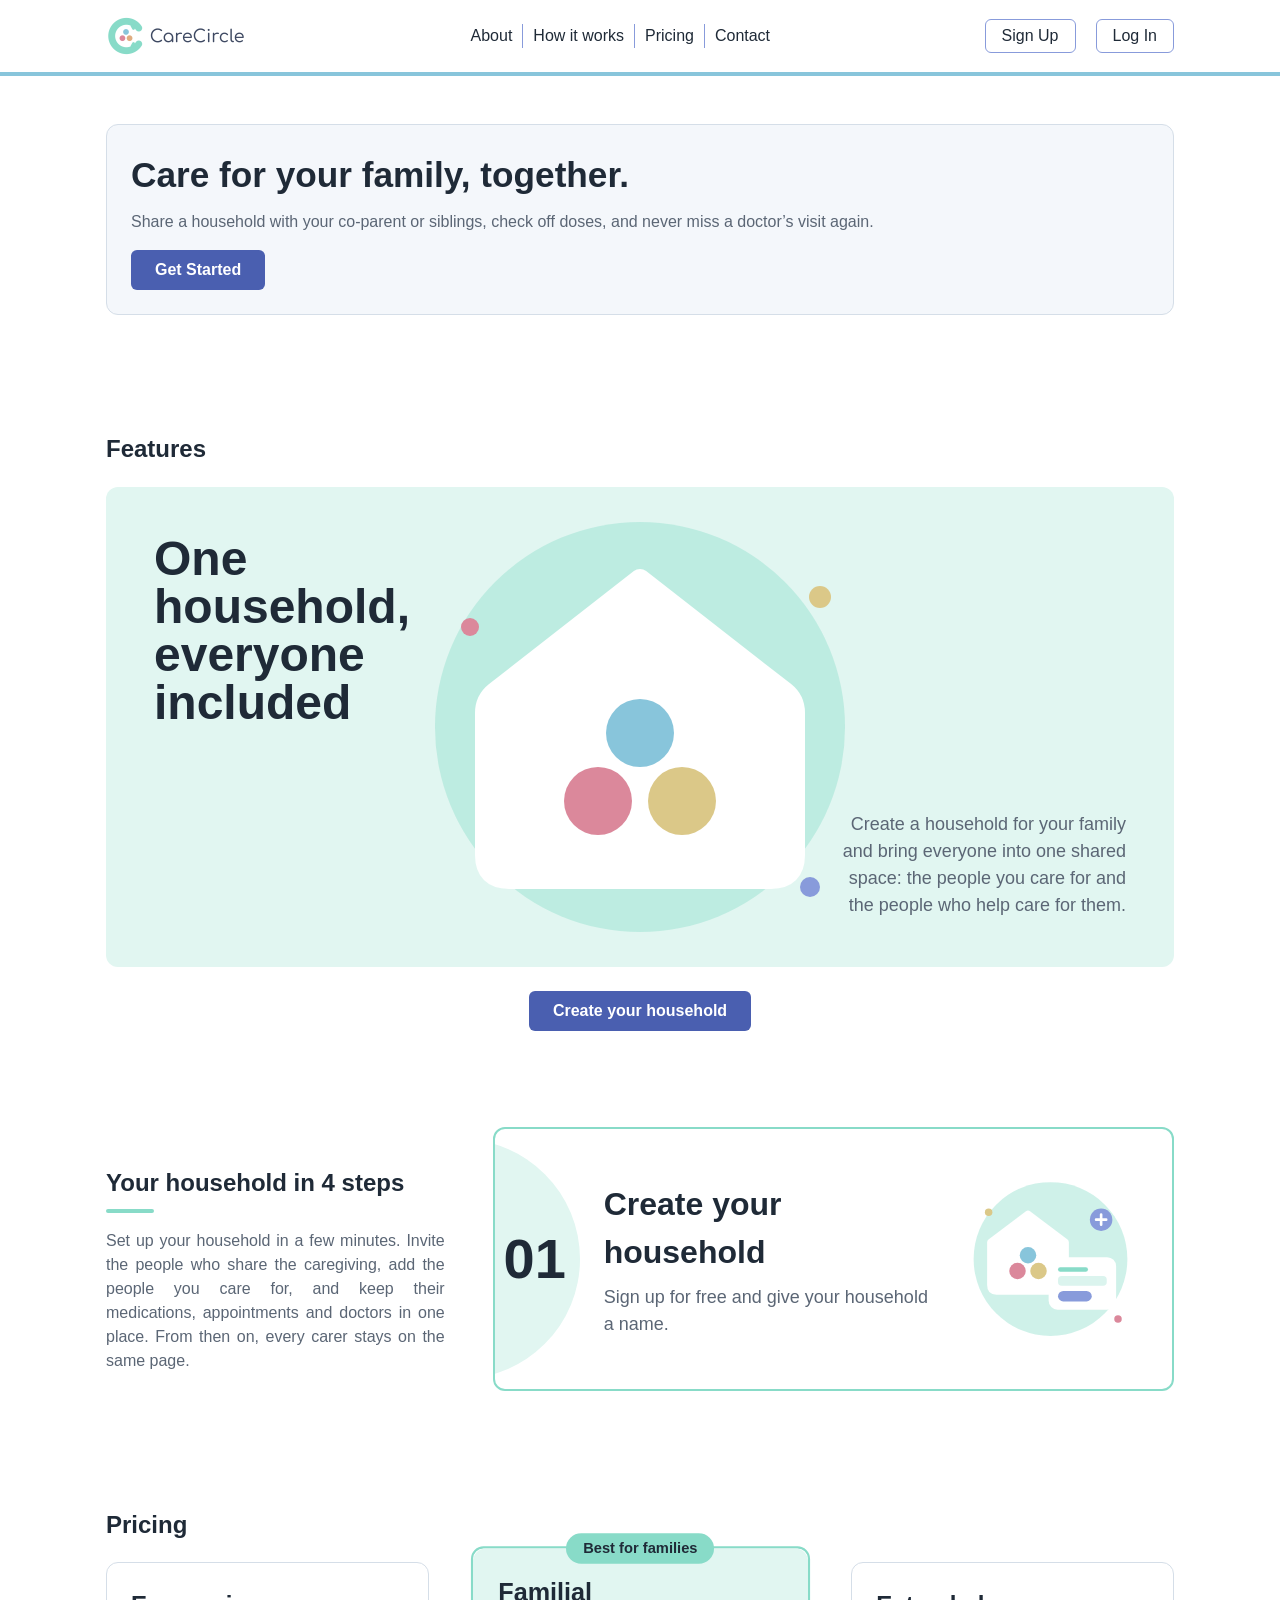
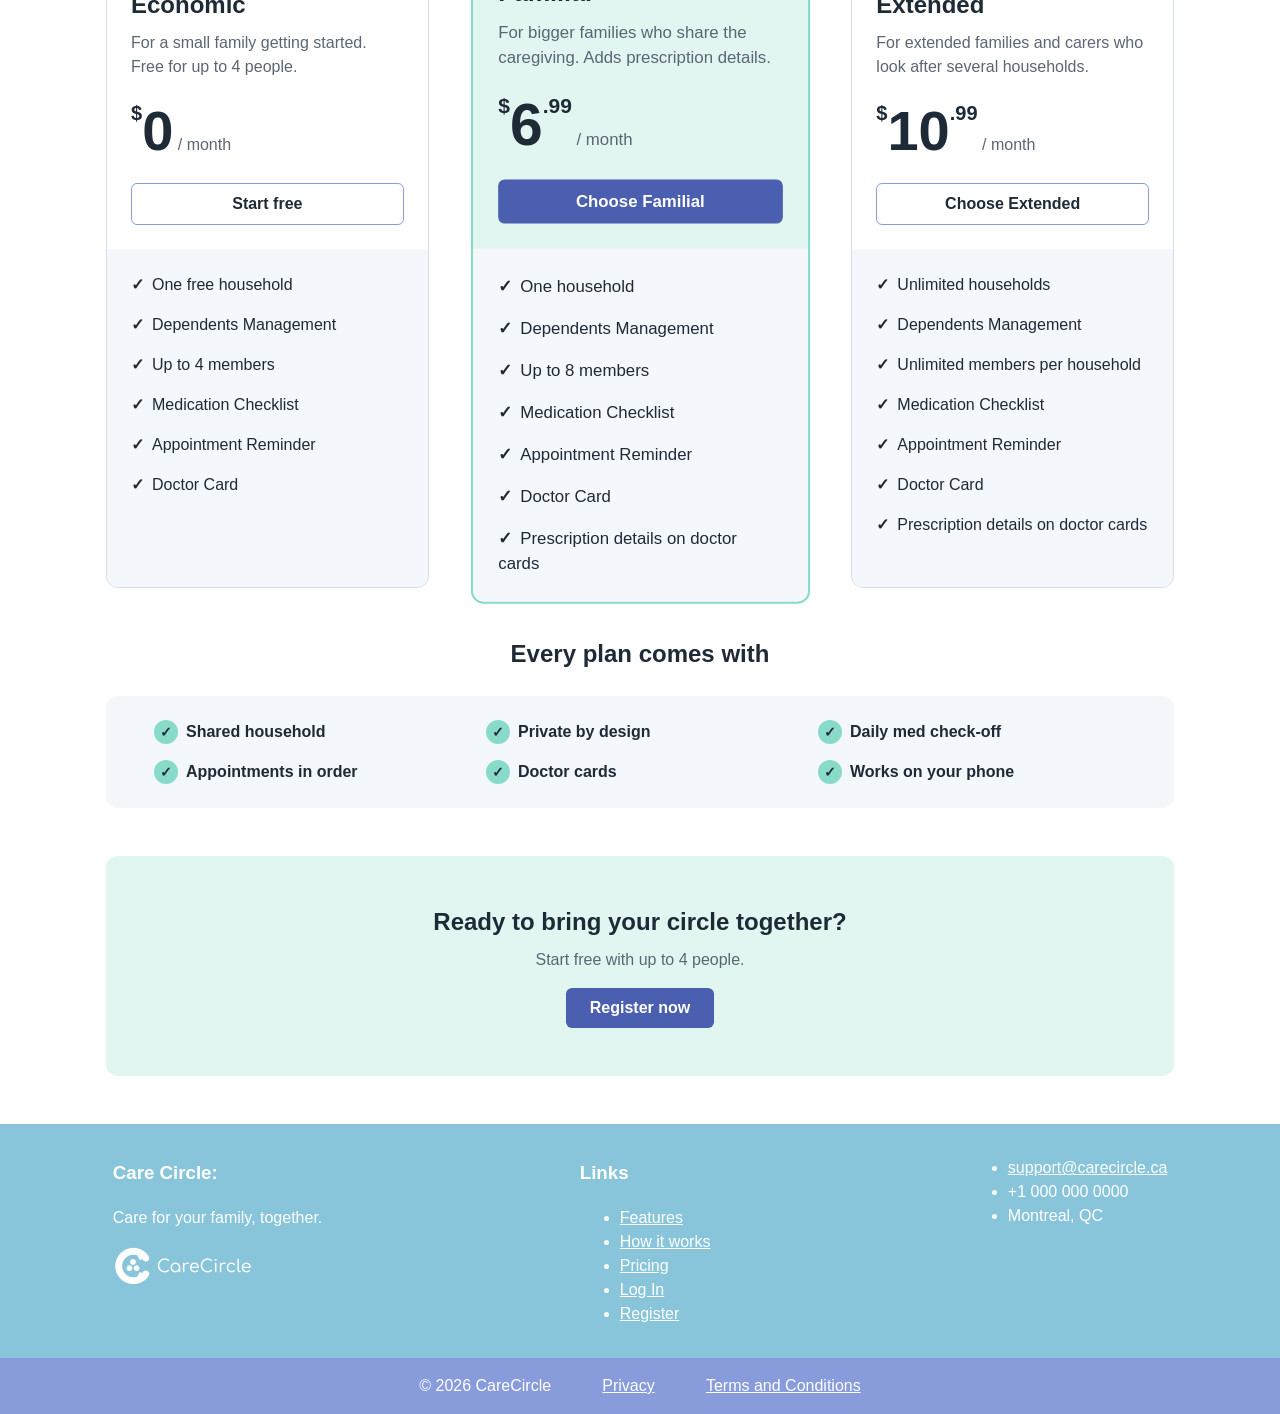
==== public/index.html @ 24702c51 "Renamed Extended plan, added included-features list and even section spacing" ====
<!DOCTYPE html>
<html lang="en">
    <head>
        <meta charset="utf-8">
        <meta name="viewport" content="width=device-width, initial-scale=1, user-scalable=yes">
        <link href="css/style.css" rel="stylesheet">
        <link rel="icon" href="assets/carecircle-icon.png">

        <!--<script></script> script here after implementing backend-->
        <title>CareCircle</title>
    </head>
    <body>
        <header class="header">
            <nav class="topbar container">
                <a href="index.html" class="logo"><img src="assets/carecircle-logo.png" alt="CareCircle"></a>
                <ul>
                    <li><a href="#about">About</a></li>
                    <li><a href="#tut">How it works</a></li>
                    <li><a href="#pricing">Pricing</a></li>
                    <li><a href="#contact">Contact</a></li>
                </ul>
                <div class="topButton">
                    <a href="register.html" class="btn-outline">Sign Up</a>
                    <a href="login.html" class="btn-outline">Log In</a>
                </div>
            </nav>
        </header>

        <main class="container">
            <!--Headline Hero-->
            <section id="hero">
                <div class="hero-card">
                    <h1>Care for your family, together.</h1>
                    <p>Share a household with your co-parent or siblings, check off doses, and never miss a doctor’s visit again.</p>
                    <a href="register.html" class="btn">Get Started</a>
                </div>
            </section>

            <section id="about">
                <h2>Features</h2>
                <div class="feature-slider">
                    <div class="feature-track">
                        <div class="feature-slide slide-1">
                            <h3>One household, everyone included</h3>
                            <p>Create a household for your family and bring everyone into one shared space: the people you care for and the people who help care for them.</p>
                        </div>
                        <div class="feature-slide slide-2">
                            <h3>Care together, not alone</h3>
                            <p>Invite co-parents, siblings or other caregivers as co-managers. Everyone sees the same up-to-date information without sharing a login</p>
                        </div>
                        <div class="feature-slide slide-3">
                            <h3>Everyone you care for</h3>
                            <p>Add your kids, your parents, or anyone who depends on you, each with their own profile inside the household.</p>
                        </div>
                        <div class="feature-slide slide-4">
                            <h3>Medications for the whole household</h3>
                            <p>Track each member’s meds and doses, and check them off each day so every manager knows what has been taken.</p>
                        </div>
                        <div class="feature-slide slide-5">
                            <h3>Appointments in one place</h3>
                            <p>Keep every member’s doctor visits and checkups on a shared household list, so nobody shows up on the wrong day.</p>
                        </div>
                        <div class="feature-slide slide-6">
                            <h3>Doctor and prescription cards</h3>
                            <p>Save each member’s doctors and prescription details so they’re ready when you call the pharmacy.</p>
                        </div>
                        <div class="feature-slide slide-7">
                            <h3>Free for most families</h3>
                            <p>One household with up to four people costs nothing. Upgrade only if your circle grows</p>
                        </div>
                    </div>
                </div>
                <div class="cta">
                    <a href="register.html" class="btn">Create your household</a>
                </div>
            </section>

            <section id="tut">
                <div class="tut-intro">
                    <h2>Your household in 4 steps</h2>
                    <p>Set up your household in a few minutes. Invite the people who share the caregiving, add the people you care for, and keep their medications, appointments and doctors in one place. From then on, every carer stays on the same page.</p>
                </div>
                <div class="tut-card">
                    <div class="tut-wheel" aria-hidden="true">
                        <span>01</span>
                        <span>02</span>
                        <span>03</span>
                        <span>04</span>
                    </div>
                    <div class="tut-window">
                        <ol class="tut-track">
                            <li>
                                <h3>Create your household</h3>
                                <p>Sign up for free and give your household a name.</p>
                            </li>
                            <li>
                                <h3>Invite your co-managers</h3>
                                <p>Add the people who share the caregiving, such as a partner, siblings or a nanny, so everyone sees the same information.</p>
                            </li>
                            <li>
                                <h3>Add the people you care for</h3>
                                <p>Create a profile for each kid, parent or dependent, with their medications, doctors and appointments.</p>
                            </li>
                            <li>
                                <h3>Stay on top of it together</h3>
                                <p>Check off doses and see upcoming appointments from one shared dashboard, whoever is on duty that day.</p>
                            </li>
                        </ol>
                    </div>
                </div>
            </section>

            <section id="pricing">
                <h2>Pricing</h2>
                <div id="pricebox">
                    <ul>
                        <li class="price-card">
                            <div class="price-top">
                                <h3>Economic</h3>
                                <p class="price-desc">For a small family getting started. Free for up to 4 people.</p>
                                <p class="price"><span class="currency">$</span><span class="amount">0</span> <span class="price-period">/ month</span></p>
                                <a href="register.html" class="price-btn">Start free</a>
                            </div>
                            <ul class="price-features">
                                <li>One free household</li>
                                <li>Dependents Management</li>
                                <li>Up to 4 members</li>
                                <li>Medication Checklist</li>
                                <li>Appointment Reminder</li>
                                <li>Doctor Card</li>
                            </ul>
                        </li>
                        <li class="price-card featured">
                            <span class="badge">Best for families</span>
                            <div class="price-top">
                                <h3>Familial</h3>
                                <p class="price-desc">For bigger families who share the caregiving. Adds prescription details.</p>
                                <p class="price"><span class="currency">$</span><span class="amount">6</span><sup class="cents">.99</sup> <span class="price-period">/ month</span></p>
                                <a href="register.html" class="price-btn">Choose Familial</a>
                            </div>
                            <ul class="price-features">
                                <li>One household</li>
                                <li>Dependents Management</li>
                                <li>Up to 8 members</li>
                                <li>Medication Checklist</li>
                                <li>Appointment Reminder</li>
                                <li>Doctor Card</li>
                                <li>Prescription details on doctor cards</li>
                            </ul>
                        </li>
                        <li class="price-card">
                            <div class="price-top">
                                <h3>Extended</h3>
                                <p class="price-desc">For extended families and carers who look after several households.</p>
                                <p class="price"><span class="currency">$</span><span class="amount">10</span><sup class="cents">.99</sup> <span class="price-period">/ month</span></p>
                                <a href="register.html" class="price-btn">Choose Extended</a>
                            </div>
                            <ul class="price-features">
                                <li>Unlimited households</li>
                                <li>Dependents Management</li>
                                <li>Unlimited members per household</li>
                                <li>Medication Checklist</li>
                                <li>Appointment Reminder</li>
                                <li>Doctor Card</li>
                                <li>Prescription details on doctor cards</li>
                            </ul>
                        </li>
                    </ul>
                </div>
                <div class="included">
                    <h3>Every plan comes with</h3>
                    <ul class="included-list">
                        <li>Shared household</li>
                        <li>Private by design</li>
                        <li>Daily med check-off</li>
                        <li>Appointments in order</li>
                        <li>Doctor cards</li>
                        <li>Works on your phone</li>
                    </ul>
                </div>
                <div class="cta-banner">
                    <p class="cta-title">Ready to bring your circle together?</p>
                    <p class="cta-text">Start free with up to 4 people.</p>
                    <a href="register.html" class="btn">Register now</a>
                </div>
            </section>
        </main>

        <footer class="footer">
            <section id="Brand">
                <h3>Care Circle:</h3>
                <p>Care for your family, together.</p>
                <img src="assets/carecircle-logo-white.png" alt="CareCircle" class="footer-logo">
            </section>

            <section id="f-link">
                <h3>Links</h3>
                <ul>
                    <li><a href="#about">Features</a></li>
                    <li><a href="#tut">How it works</a></li>
                    <li><a href="#pricing">Pricing</a></li>
                    <li><a href="login.html">Log In</a></li>
                    <li><a href="register.html">Register</a></li>
                </ul>
            </section>

            <section id="contact">
                <div>
                    <ul>
                        <li><a href="mailto:support@carecircle.ca">support@carecircle.ca</a></li>
                        <li>+1 000 000 0000</li>
                        <li>Montreal, QC</li>
                    </ul>
                </div>
            </section>
    
        </footer>

        <section id="legal">
                <p>© 2026 CareCircle</p>
                <a href="#">Privacy</a>
                <a href="#">Terms and Conditions</a>
        </section>

    </body>
</html>
---- public/css/style.css ----
/* base: colours, font, spacing */
:root {
    --color-primary: #88C5DB;
    --color-secondary: #889BDB;
    --color-accent: #88DBC8;
    --color-pink: #DB889B;
    --color-sand: #DBC888;

    --color-text: #1F2A37;
    --color-muted: #5B6675;
    --color-bg: #FFFFFF;
    --color-white: #FFFFFF;
    --color-surface: #F4F7FB;
    --color-border: #D5DEE8;

    --font-main: 'Segoe UI', Tahoma, Geneva, Verdana, sans-serif;

    --space-xs: 4px;
    --space-sm: 8px;
    --space-md: 16px;
    --space-lg: 24px;
    --space-xl: 48px;

    --radius: 12px;
    --max-width: 1100px;
}

* {
    box-sizing: border-box;
}

body {
    margin: 0;
    font-family: var(--font-main);
    line-height: 1.5;
    color: var(--color-text);
    background-color: var(--color-bg);
}

.container {
    max-width: var(--max-width);
    margin: 0 auto;
    padding: 0 var(--space-md);
}

/* styles for phone (default) */
.header {
    padding: var(--space-sm) 0;
    background-color: var(--color-bg);
    border-bottom: 4px solid var(--color-primary);
}
.logo img {
    display: block;
    height: 40px;
}
.topbar {
    display: flex;
    flex-wrap: wrap;
    justify-content: space-between;
    align-items: center;
    gap: 10px;
}
.topbar ul {
    display: flex;
    flex-wrap: wrap;
    list-style: none;
    gap: 10px;
    margin: 0;
    padding: 0;
}
.topbar a {
    color: var(--color-text);
    text-decoration: none;
}
.topbar li + li {
    border-left: 1px solid var(--color-secondary);
    padding-left: 10px;
}
.topButton {
    display: flex;
    text-align: left;
    /*background-color: #84D99C;*/
    gap: 12px;
}
.btn-outline {
    border: 1px solid var(--color-secondary);
    border-radius: 6px;
    padding: var(--space-xs) var(--space-md);
}

/* the same space above and below every section of the page */
main > section {
    padding: var(--space-xl) 0;
}
.hero-card {
    border: 1px solid var(--color-border);
    border-radius: var(--radius);
    padding: var(--space-lg);
    background-color: var(--color-surface);
    text-align: left;
}
.hero-card h1 {
    font-size: 2.2rem;
    margin: 0 0 var(--space-sm);
}
.hero-card p {
    color: var(--color-muted);
    margin: 0;
}
.hero-card .btn {
    margin-top: var(--space-md);
}

#about {
    display: flex;
    flex-direction: column;
}

.feature-slider {
    overflow: hidden;
    border-radius: var(--radius);
    margin-bottom: var(--space-lg);
}
.feature-track {
    display: flex;
    animation: feature-slide 28s infinite;
}
.feature-slider:hover .feature-track {
    animation-play-state: paused;
}
.feature-slide {
    flex: 0 0 100%;
    display: flex;
    flex-direction: column;
    justify-content: flex-start; /* phone: centred text at the top */
    align-items: center;
    text-align: center;
    gap: var(--space-md);
    /* bottom padding keeps the picture's space empty: 120px picture + 16px gap + 16px margin */
    padding: var(--space-lg) var(--space-lg) 152px;
    background-color: var(--color-bg);
    background-size: auto 120px; /* phone: small picture at the bottom */
    background-position: center bottom 16px;
    background-repeat: no-repeat;
}
.feature-slide h3 {
    margin: 0;
    font-size: 2rem;
    font-weight: 700;
    line-height: 1;
    max-width: 9ch;
}
.feature-slide p {
    margin: 0;
    max-width: 30ch;
    font-size: 1rem;
    color: var(--color-muted);
}

/* move one slide to the left about every 4 seconds, then loop */
@keyframes feature-slide {
    0%, 12% { transform: translateX(0); }
    14.29%, 26.29% { transform: translateX(-100%); }
    28.57%, 40.57% { transform: translateX(-200%); }
    42.86%, 54.86% { transform: translateX(-300%); }
    57.14%, 69.14% { transform: translateX(-400%); }
    71.43%, 83.43% { transform: translateX(-500%); }
    85.71%, 100% { transform: translateX(-600%); }
}

/* no animation for people who turned off motion: scroll instead */
@media (prefers-reduced-motion: reduce) {
    .feature-track {
        animation: none;
    }
    .feature-slider {
        overflow-x: auto;
    }
}

/* slide backgrounds: soft colour + illustration */
.slide-1 { background-color: #E1F6F1; background-image: url("../assets/slides/slide-1.svg"); }
.slide-2 { background-color: #E1E6F6; background-image: url("../assets/slides/slide-2.svg"); }
.slide-3 { background-color: #F6E1E6; background-image: url("../assets/slides/slide-3.svg"); }
.slide-4 { background-color: #F6F1E1; background-image: url("../assets/slides/slide-4.svg"); }
.slide-5 { background-color: #E1F0F6; background-image: url("../assets/slides/slide-5.svg"); }
.slide-6 { background-color: #E1F6F1; background-image: url("../assets/slides/slide-6.svg"); }
.slide-7 { background-color: #E1E6F6; background-image: url("../assets/slides/slide-7.svg"); }

.btn {
    display: inline-block;
    background-color: #4A5FB0;
    color: var(--color-white);
    font-weight: bold;
    text-decoration: none;
    border-radius: 6px;
    padding: var(--space-sm) var(--space-lg);
}

/* how it works: title + intro, then a half wheel with the step number + text that moves up */
/* phone: centred title, mint divider, paragraph in a soft mint box */
.tut-intro {
    margin-bottom: var(--space-lg);
    text-align: center;
}
.tut-intro h2 {
    margin-bottom: var(--space-sm);
}
/* short mint line under the title */
.tut-intro h2::after {
    content: "";
    display: block;
    width: 48px;
    height: 4px;
    margin: var(--space-sm) auto 0; /* auto centres it */
    border-radius: 2px;
    background-color: var(--color-accent);
}
.tut-intro p {
    max-width: 40ch;
    margin: var(--space-md) auto 0;
    padding: var(--space-md);
    border-radius: var(--radius);
    background-color: #E1F6F1;
    color: var(--color-muted);
}

/* phone: the wheel is pinned bottom-left, each step fills the whole card */
.tut-card {
    position: relative;
    overflow: hidden;
    border: 2px solid var(--color-accent);
    border-radius: var(--radius);
}
.tut-card:hover .tut-wheel,
.tut-card:hover .tut-track {
    animation-play-state: paused;
}

/* the wheel's centre sits past the left edge, so only one number shows */
.tut-wheel {
    --num-r: 45px; /* distance from the wheel's centre to each number */
    position: absolute;
    left: -90px;
    bottom: 0;
    width: 140px;
    height: 140px;
    border-radius: 50%;
    background-color: #E1F6F1; /* pale mint, same as slide 1 */
    animation: tut-wheel 16s infinite;
}
.tut-wheel span {
    position: absolute;
    top: 50%;
    left: 50%;
    font-size: 2rem;
    font-weight: 700;
    line-height: 1;
    color: var(--color-text);
}
/* place the 4 numbers a quarter turn apart around the centre */
.tut-wheel span:nth-child(1) { transform: translate(-50%, -50%) rotate(0deg) translateX(var(--num-r)); }
.tut-wheel span:nth-child(2) { transform: translate(-50%, -50%) rotate(90deg) translateX(var(--num-r)); }
.tut-wheel span:nth-child(3) { transform: translate(-50%, -50%) rotate(180deg) translateX(var(--num-r)); }
.tut-wheel span:nth-child(4) { transform: translate(-50%, -50%) rotate(270deg) translateX(var(--num-r)); }

/* the window shows one step; the track holds all 4 stacked */
.tut-window {
    height: 340px;
    overflow: hidden;
}
.tut-track {
    height: 400%;
    margin: 0;
    padding: 0;
    list-style: none;
    animation: tut-text 16s infinite;
}
.tut-track li {
    height: 25%;
    display: flex;
    flex-direction: column;
    justify-content: flex-start; /* phone: text at the top */
    /* bottom padding keeps the picture's space empty: 120px picture + 16px gap + 16px margin */
    padding: var(--space-md) var(--space-md) 152px;
    background-repeat: no-repeat;
    background-size: auto 120px;
    background-position: center bottom 16px;
}
/* each step's picture lives in its own li, so it moves with its text */
.tut-track li:nth-child(1) { background-image: url("../assets/steps/step-1.svg"); }
.tut-track li:nth-child(2) { background-image: url("../assets/steps/step-2.svg"); }
.tut-track li:nth-child(3) { background-image: url("../assets/steps/step-3.svg"); }
.tut-track li:nth-child(4) { background-image: url("../assets/steps/step-4.svg"); }
.tut-track h3 {
    margin: 0 0 var(--space-sm);
    font-size: 1.5rem;
}
.tut-track p {
    margin: 0;
    font-size: 1rem;
    color: var(--color-muted);
}

/* both last 16s: a quarter turn and one step up about every 4 seconds */
@keyframes tut-wheel {
    0%, 20% { transform: rotate(0deg); }
    25%, 45% { transform: rotate(-90deg); }
    50%, 70% { transform: rotate(-180deg); }
    75%, 100% { transform: rotate(-270deg); }
}
@keyframes tut-text {
    0%, 20% { transform: translateY(0); }
    25%, 45% { transform: translateY(-25%); }
    50%, 70% { transform: translateY(-50%); }
    75%, 100% { transform: translateY(-75%); }
}

/* no animation for people who turned off motion: scroll the steps instead.
   This block must come after the .tut rules above, or they would override it */
@media (prefers-reduced-motion: reduce) {
    .tut-wheel,
    .tut-track {
        animation: none;
    }
    .tut-window {
        overflow-y: auto;
    }
}

#pricebox > ul {
    display: flex;
    flex-direction: column;
    list-style: none;
    gap: 20px;
    padding: 0;
}

/* pricing cards: top zone (title, price, button) + feature zone */
.price-card {
    position: relative;
    display: flex;
    flex-direction: column;
    border: 1px solid var(--color-border);
    border-radius: var(--radius);
    background-color: var(--color-bg);
    transition: transform 0.2s ease, box-shadow 0.2s ease;
}
/* hover: the card lifts up with a shadow. transform doesn't move anything else on the page */
.price-card:hover {
    transform: translateY(-8px);
    box-shadow: 0 12px 24px rgba(31, 42, 55, 0.12);
}
/* Familial: slightly bigger, mint border */
.price-card.featured {
    transform: scale(1.05);
    border: 2px solid var(--color-accent);
}
/* a second transform would replace the scale, so the hover repeats it */
.price-card.featured:hover {
    transform: scale(1.05) translateY(-8px);
}

.price-top {
    padding: var(--space-lg);
    border-radius: var(--radius) var(--radius) 0 0;
}
.featured .price-top {
    background-color: #E1F6F1; /* pale mint */
}
.price-top h3 {
    margin: 0;
    font-size: 1.5rem;
}
.price-desc {
    margin: var(--space-sm) 0 0;
    color: var(--color-muted);
}
/* big number with a small $ at its top-left */
.price {
    margin: var(--space-lg) 0 0;
    line-height: 1;
}
.currency {
    vertical-align: top;
    font-size: 1.25rem;
    font-weight: 700;
}
.amount {
    font-size: 3.5rem;
    font-weight: 700;
}
/* small cents next to the top of the big number, like the $ */
.cents {
    vertical-align: top;
    font-size: 1.25rem;
    font-weight: 700;
}
/* "/ month" sits on the same line as the price */
.price-period {
    font-size: 1rem;
    color: var(--color-muted);
}
.price-btn {
    display: block;
    margin-top: var(--space-lg);
    padding: var(--space-sm) var(--space-md);
    border: 1px solid var(--color-secondary);
    border-radius: 6px;
    color: var(--color-text);
    font-weight: 700;
    text-align: center;
    text-decoration: none;
}
.featured .price-btn {
    border-color: #4A5FB0;
    background-color: #4A5FB0;
    color: var(--color-white);
}

/* feature zone: light grey, fills the rest of the card, a check before each feature */
.price-features {
    flex: 1;
    display: flex;
    flex-direction: column;
    gap: var(--space-md);
    margin: 0;
    padding: var(--space-lg);
    list-style: none;
    border-radius: 0 0 var(--radius) var(--radius);
    background-color: var(--color-surface);
}
.price-features li::before {
    content: "\2713"; /* ✓ written as a code so it shows correctly in any file encoding */
    margin-right: var(--space-sm);
    font-weight: 700;
}
/* "Best option" label centred on the card's top edge */
.badge {
    position: absolute;
    top: 0;
    left: 50%;
    transform: translate(-50%, -50%);
    padding: var(--space-xs) var(--space-md);
    border-radius: 999px;
    background-color: var(--color-accent);
    color: var(--color-text);
    font-size: 0.875rem;
    font-weight: 700;
    white-space: nowrap;
}

.cta {
    display: flex;
    flex-wrap: wrap;
    justify-content: center;
    align-items: center;
    gap: 12px;
}

/* "Every plan comes with": features in neat columns inside one soft strip */
.included {
    margin-top: var(--space-xl);
}
.included > h3 {
    margin: 0 0 var(--space-lg);
    font-size: 1.5rem;
    text-align: center;
}
.included-list {
    display: grid;
    grid-template-columns: repeat(2, 1fr); /* phone: 2 columns */
    gap: var(--space-md) var(--space-lg);
    margin: 0;
    padding: var(--space-lg);
    list-style: none;
    border-radius: var(--radius);
    background-color: var(--color-surface);
}
.included-list li {
    display: flex;
    align-items: center;
    gap: var(--space-sm);
    font-weight: 600;
}
/* small mint circle with a check in it */
.included-list li::before {
    content: "\2713"; /* ✓ */
    flex-shrink: 0;
    display: flex;
    align-items: center;
    justify-content: center;
    width: 24px;
    height: 24px;
    border-radius: 50%;
    background-color: var(--color-accent);
    font-size: 0.875rem;
}

/* closing banner under the pricing cards */
.cta-banner {
    display: flex;
    flex-direction: column;
    align-items: center;
    gap: var(--space-sm);
    margin-top: var(--space-xl);
    padding: var(--space-xl) var(--space-lg);
    border-radius: var(--radius);
    background-color: #E1F6F1; /* pale mint */
    text-align: center;
}
.cta-title {
    margin: 0;
    font-size: 1.5rem;
    font-weight: 700;
}
.cta-text {
    margin: 0;
    color: var(--color-muted);
}
.cta-banner .btn {
    margin-top: var(--space-sm);
}

.footer {
    display: flex;
    flex-direction: column;
    background-color: var(--color-primary);
    color: var(--color-white);
    gap: 16px;
    padding: 16px;
}
.footer-logo {
    height: 40px;
}
#legal {
    display: flex;
    flex-wrap: wrap;
    background-color: var(--color-secondary);
    color: var(--color-white);
    gap: 4vw;
    align-items: center;
    justify-content: center;
}
.footer a,
#legal a {
    color: var(--color-white);
}


/* styles for computer */
@media (min-width: 768px) {
    .header {
        padding: var(--space-md) 0;
    }
    .topbar {
        flex-wrap: nowrap;
    }
    .topbar ul {
        flex-wrap: nowrap;
    }
    .topButton {
        gap: 20px;
    }

    .feature-slide {
        min-height: 480px;
        justify-content: space-between;
        align-items: stretch;
        text-align: left;
        gap: var(--space-lg);
        padding: var(--space-xl);
        background-size: contain;
        background-position: center;
    }
    .feature-slide h3 {
        font-size: 3rem;
    }
    .feature-slide p {
        align-self: flex-end;
        font-size: 1.125rem;
        text-align: right;
    }

    /* title + intro on the left, wheel card on the right */
    #tut {
        display: flex;
        align-items: center;
        gap: var(--space-xl);
    }
    .tut-intro {
        flex: 1;
        margin-bottom: 0;
        text-align: left;
    }
    .tut-intro h2::after {
        margin-left: 0;
    }
    .tut-intro p {
        margin-left: 0;
        padding: 0;
        background-color: transparent;
        text-align: justify; /* straight left and right edges */
    }
    .tut-card {
        display: flex;
        flex: 2;
        flex-direction: row;
        align-items: center;
    }
    /* computer: the wheel goes back into the row, left of the text */
    .tut-wheel {
        --num-r: 75px;
        position: relative;
        left: auto;
        bottom: auto;
        flex-shrink: 0;
        width: 240px;
        height: 240px;
        margin-left: -155px;
    }
    .tut-wheel span {
        font-size: 3.5rem;
    }
    .tut-window {
        flex: 1;
        height: 260px;
    }
    /* computer: picture on the right, right padding keeps its space empty */
    .tut-track li {
        justify-content: center;
        padding: var(--space-lg) 240px var(--space-lg) var(--space-lg);
        background-size: auto 180px;
        background-position: right 24px center;
    }
    .tut-track h3 {
        font-size: 2rem;
    }
    .tut-track p {
        font-size: 1.125rem;
    }

    #pricebox > ul {
        flex-direction: row;
        justify-content: center;
        gap: 50px;
    }
    #pricebox > ul > li {
        flex: 1 1 250px;
    }
    .included-list {
        grid-template-columns: repeat(3, 1fr);
        padding: var(--space-lg) var(--space-xl);
    }

    .footer {
        flex-direction: row;
        flex-wrap: wrap;
        justify-content: space-around;
        gap: 5vw;
    }
}
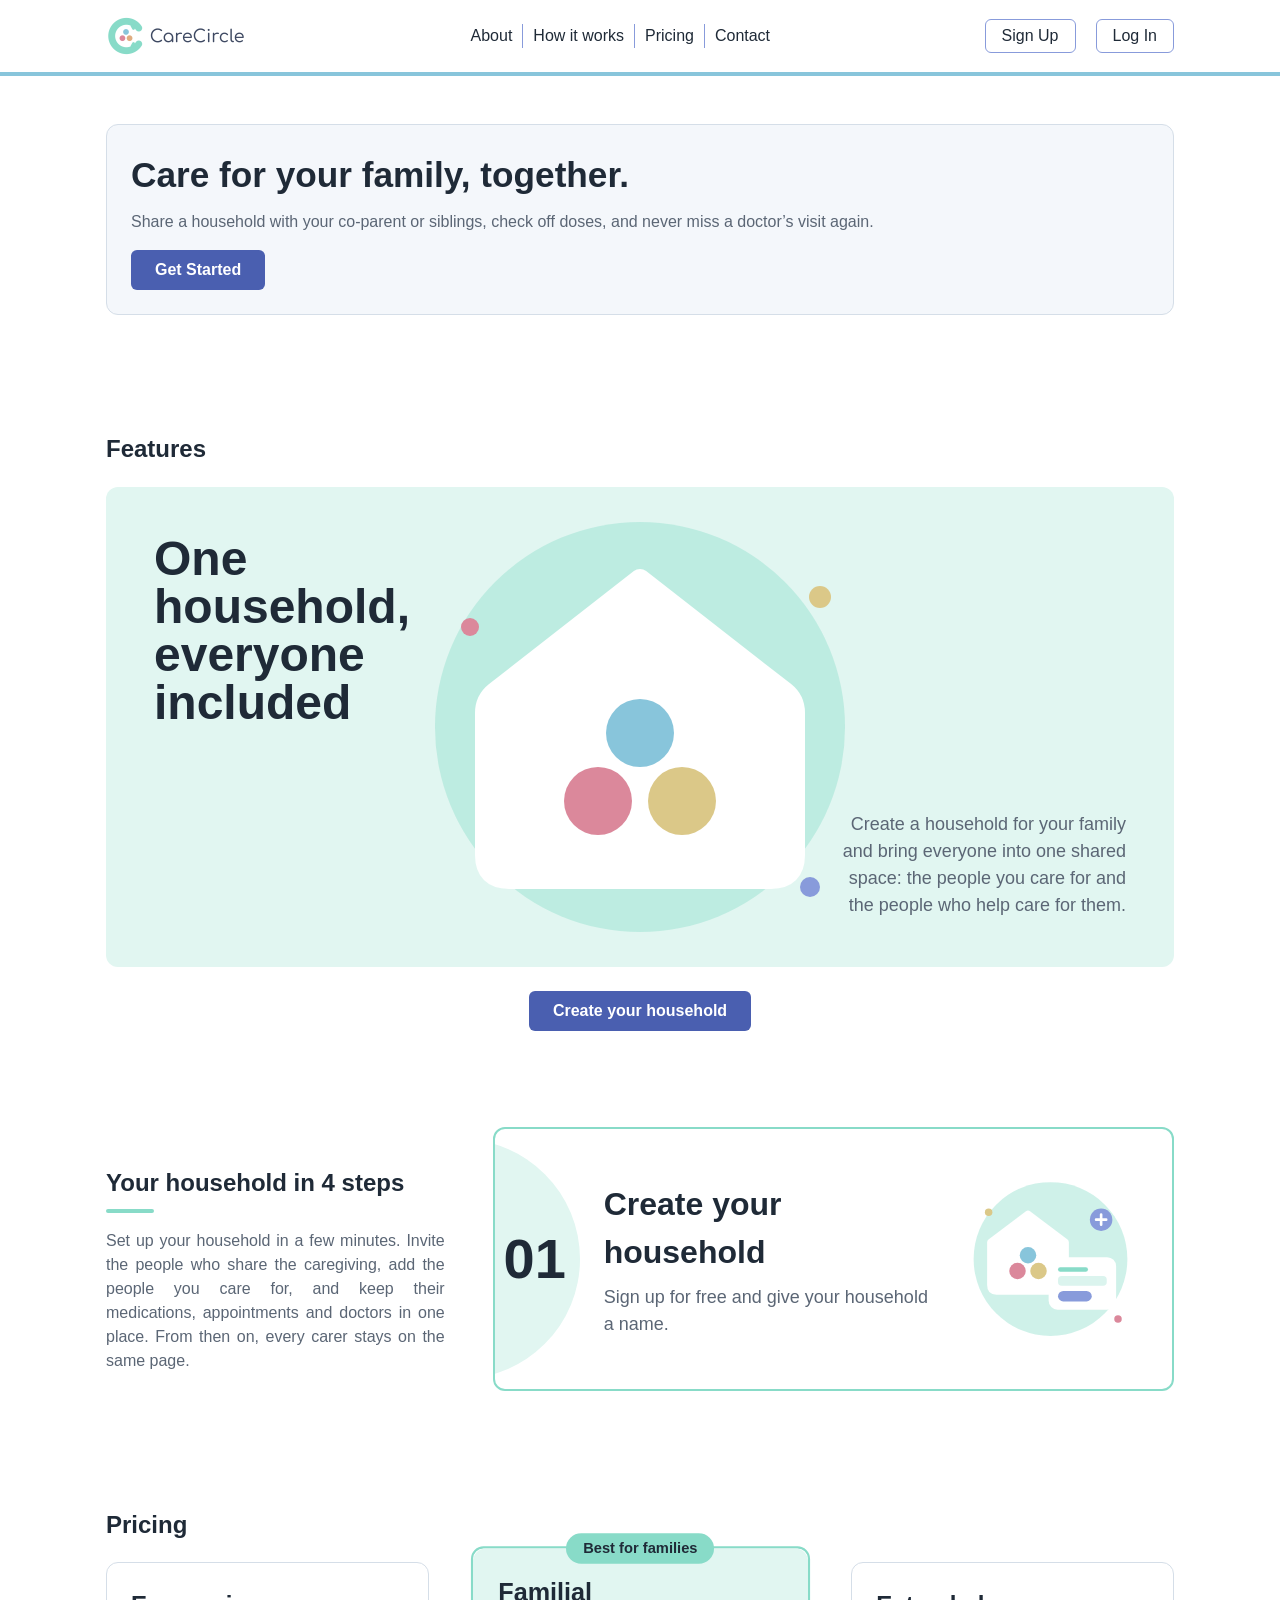
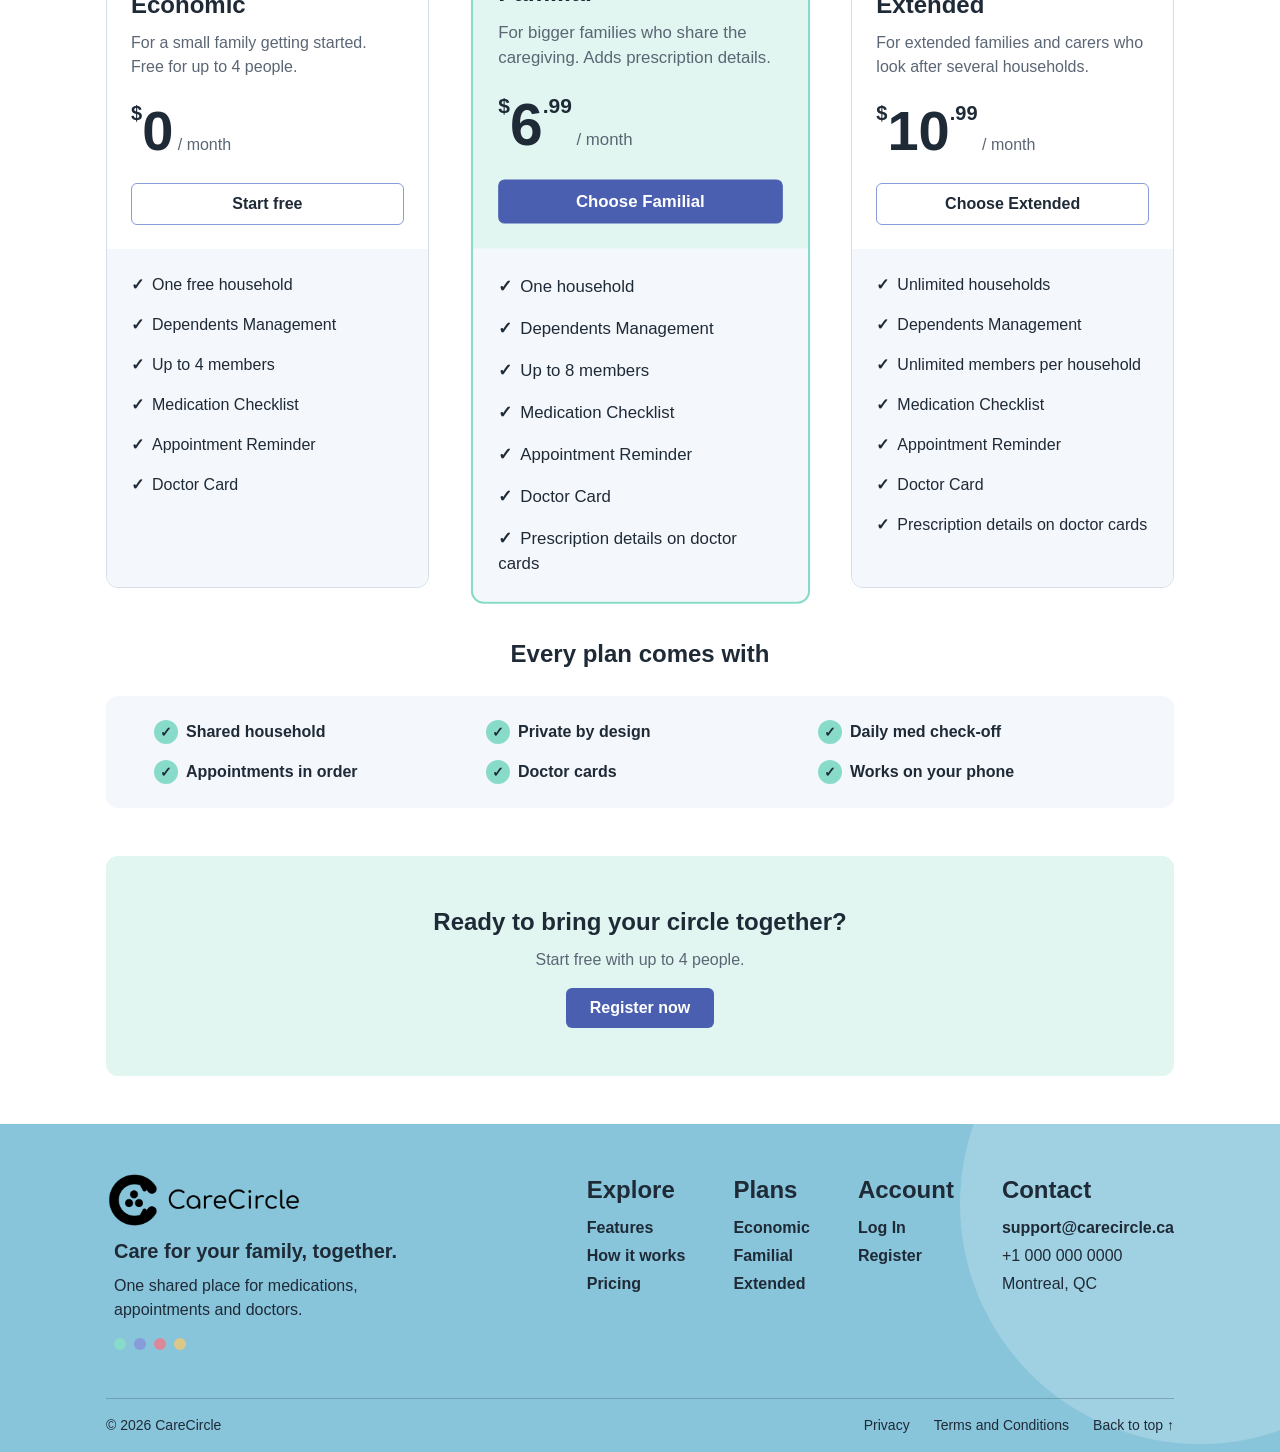
==== commit d3d6d0cc: "Added description, plans column, palette dots and background circle to footer" ====
--- a/public/index.html
+++ b/public/index.html
@@ -187,40 +187,62 @@
         </main>
 
         <footer class="footer">
-            <section id="Brand">
-                <h3>Care Circle:</h3>
-                <p>Care for your family, together.</p>
-                <img src="assets/carecircle-logo-white.png" alt="CareCircle" class="footer-logo">
-            </section>
-
-            <section id="f-link">
-                <h3>Links</h3>
-                <ul>
-                    <li><a href="#about">Features</a></li>
-                    <li><a href="#tut">How it works</a></li>
-                    <li><a href="#pricing">Pricing</a></li>
-                    <li><a href="login.html">Log In</a></li>
-                    <li><a href="register.html">Register</a></li>
-                </ul>
-            </section>
-
-            <section id="contact">
-                <div>
-                    <ul>
-                        <li><a href="mailto:support@carecircle.ca">support@carecircle.ca</a></li>
-                        <li>+1 000 000 0000</li>
-                        <li>Montreal, QC</li>
-                    </ul>
-                </div>
-            </section>
-    
+            <div class="container">
+                <div class="footer-top">
+                    <div class="footer-brand">
+                        <img src="assets/carecircle-logo-white.png" alt="CareCircle" class="footer-logo">
+                        <p class="footer-motto">Care for your family, together.</p>
+                        <p class="footer-about">One shared place for medications, appointments and doctors.</p>
+                        <div class="footer-dots" aria-hidden="true">
+                            <span></span><span></span><span></span><span></span>
+                        </div>
+                    </div>
+
+                    <div class="footer-cols">
+                        <div class="footer-col">
+                            <h3>Explore</h3>
+                            <ul>
+                                <li><a href="#about">Features</a></li>
+                                <li><a href="#tut">How it works</a></li>
+                                <li><a href="#pricing">Pricing</a></li>
+                            </ul>
+                        </div>
+                        <div class="footer-col">
+                            <h3>Plans</h3>
+                            <ul>
+                                <li><a href="#pricing">Economic</a></li>
+                                <li><a href="#pricing">Familial</a></li>
+                                <li><a href="#pricing">Extended</a></li>
+                            </ul>
+                        </div>
+                        <div class="footer-col">
+                            <h3>Account</h3>
+                            <ul>
+                                <li><a href="login.html">Log In</a></li>
+                                <li><a href="register.html">Register</a></li>
+                            </ul>
+                        </div>
+                        <div class="footer-col" id="contact">
+                            <h3>Contact</h3>
+                            <ul>
+                                <li><a href="mailto:support@carecircle.ca">support@carecircle.ca</a></li>
+                                <li>+1 000 000 0000</li>
+                                <li>Montreal, QC</li>
+                            </ul>
+                        </div>
+                    </div>
+                </div>
+
+                <div class="footer-bottom">
+                    <p>© 2026 CareCircle</p>
+                    <div class="footer-legal">
+                        <a href="#">Privacy</a>
+                        <a href="#">Terms and Conditions</a>
+                        <a href="#">Back to top ↑</a>
+                    </div>
+                </div>
+            </div>
         </footer>
-
-        <section id="legal">
-                <p>© 2026 CareCircle</p>
-                <a href="#">Privacy</a>
-                <a href="#">Terms and Conditions</a>
-        </section>
 
     </body>
 </html>
--- a/public/css/style.css
+++ b/public/css/style.css
@@ -522,29 +522,118 @@
     margin-top: var(--space-sm);
 }
 
+/* footer: brand + 3 link columns, then a thin line and a small bottom row */
 .footer {
-    display: flex;
-    flex-direction: column;
-    background-color: var(--color-primary);
-    color: var(--color-white);
-    gap: 16px;
-    padding: 16px;
+    position: relative;
+    overflow: hidden; /* clips the big circle at the footer's edges */
+    padding: var(--space-xl) 0 var(--space-md);
+    background-color: var(--color-primary); /* same blue as the header line */
+    color: var(--color-text); /* dark text stays readable on the light blue */
+}
+/* big soft circle in the background, partly off the top-right corner */
+.footer::before {
+    content: "";
+    position: absolute;
+    top: -160px;
+    right: -160px;
+    width: 480px;
+    height: 480px;
+    border-radius: 50%;
+    background-color: rgba(255, 255, 255, 0.2);
+}
+/* keeps the footer content on top of the circle */
+.footer .container {
+    position: relative;
+}
+.footer-top {
+    display: flex;
+    flex-direction: column;
+    gap: var(--space-lg);
+}
+.footer-brand {
+    display: flex;
+    flex-direction: column;
+    gap: var(--space-sm);
 }
 .footer-logo {
-    height: 40px;
-}
-#legal {
+    align-self: flex-start;
+    height: 56px;
+    filter: brightness(0); /* turns the white logo black, no extra image needed */
+}
+.footer-motto {
+    margin: 0;
+    padding-left: 8px; /* small indent so it lines up with the logo */
+    font-size: 1.25rem;
+    font-weight: 600;
+}
+.footer-about {
+    max-width: 32ch;
+    margin: 0;
+    padding-left: 8px;
+}
+/* 4 small dots in the palette colours, like the dots in the illustrations */
+.footer-dots {
+    display: flex;
+    gap: var(--space-sm);
+    margin-top: var(--space-sm);
+    padding-left: 8px;
+}
+.footer-dots span {
+    width: 12px;
+    height: 12px;
+    border-radius: 50%;
+}
+.footer-dots span:nth-child(1) { background-color: var(--color-accent); }
+.footer-dots span:nth-child(2) { background-color: var(--color-secondary); }
+.footer-dots span:nth-child(3) { background-color: var(--color-pink); }
+.footer-dots span:nth-child(4) { background-color: var(--color-sand); }
+.footer-cols {
+    display: flex;
+    flex-direction: column;
+    gap: var(--space-lg);
+}
+.footer-col h3 {
+    margin: 0 0 var(--space-sm);
+    font-size: 1.5rem;
+}
+.footer-col ul {
+    display: flex;
+    flex-direction: column;
+    gap: var(--space-xs);
+    margin: 0;
+    padding: 0;
+    list-style: none;
+}
+.footer a {
+    color: var(--color-text);
+    font-weight: 600;
+    text-decoration: none;
+}
+/* underline only on hover, so links still look clickable */
+.footer a:hover {
+    text-decoration: underline;
+}
+/* bottom row: thin line above, small text, centred on phone */
+.footer-bottom {
     display: flex;
     flex-wrap: wrap;
-    background-color: var(--color-secondary);
-    color: var(--color-white);
-    gap: 4vw;
+    justify-content: center;
     align-items: center;
-    justify-content: center;
-}
-.footer a,
-#legal a {
-    color: var(--color-white);
+    gap: var(--space-sm) var(--space-lg);
+    margin-top: var(--space-xl);
+    padding-top: var(--space-md);
+    border-top: 1px solid rgba(31, 42, 55, 0.25);
+    font-size: 0.875rem;
+}
+.footer-bottom p {
+    margin: 0;
+}
+.footer-legal {
+    display: flex;
+    gap: var(--space-lg);
+}
+.footer-legal a {
+    font-weight: 400;
 }
 
 
@@ -653,10 +742,18 @@
         padding: var(--space-lg) var(--space-xl);
     }
 
-    .footer {
+    /* computer: brand left, the 3 columns on the right; bottom row split left/right */
+    .footer-top {
         flex-direction: row;
-        flex-wrap: wrap;
-        justify-content: space-around;
-        gap: 5vw;
-    }
-}
+        justify-content: space-between;
+        align-items: flex-start;
+        gap: var(--space-xl);
+    }
+    .footer-cols {
+        flex-direction: row;
+        gap: var(--space-xl);
+    }
+    .footer-bottom {
+        justify-content: space-between;
+    }
+}
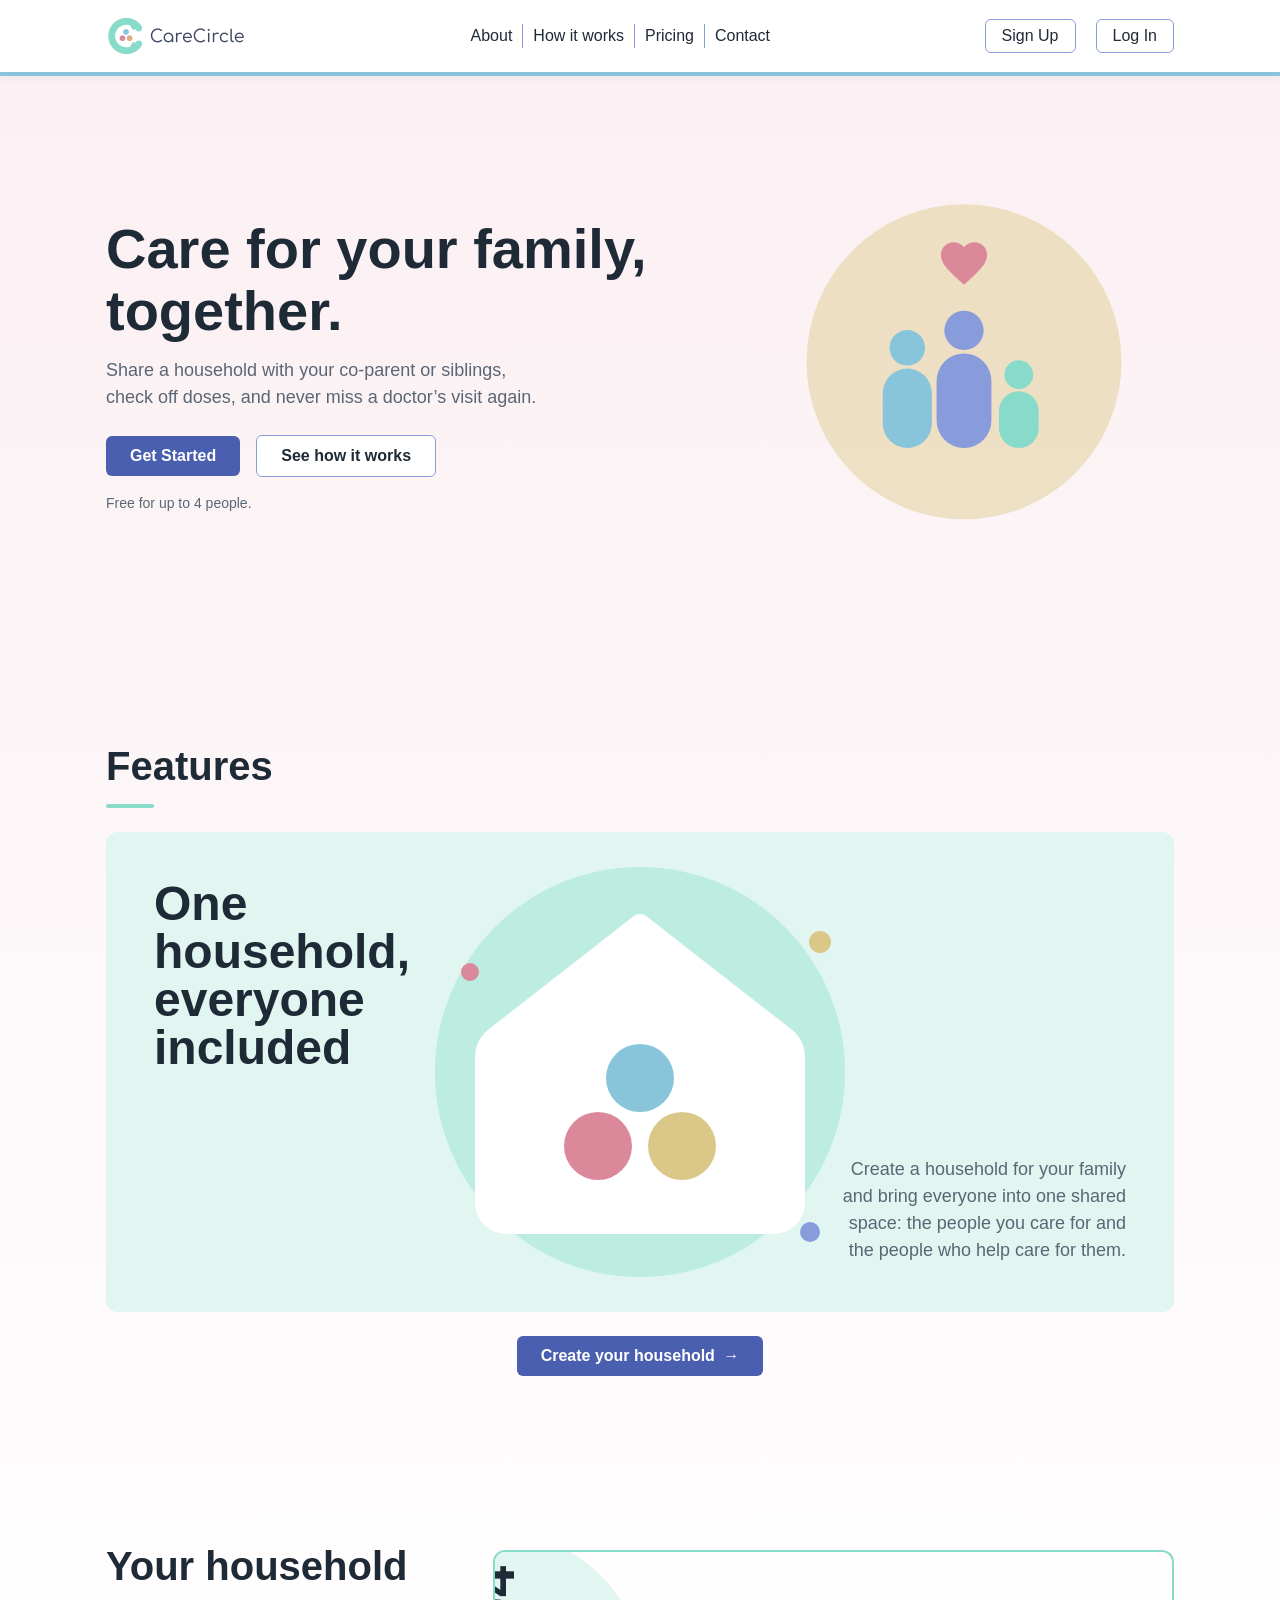
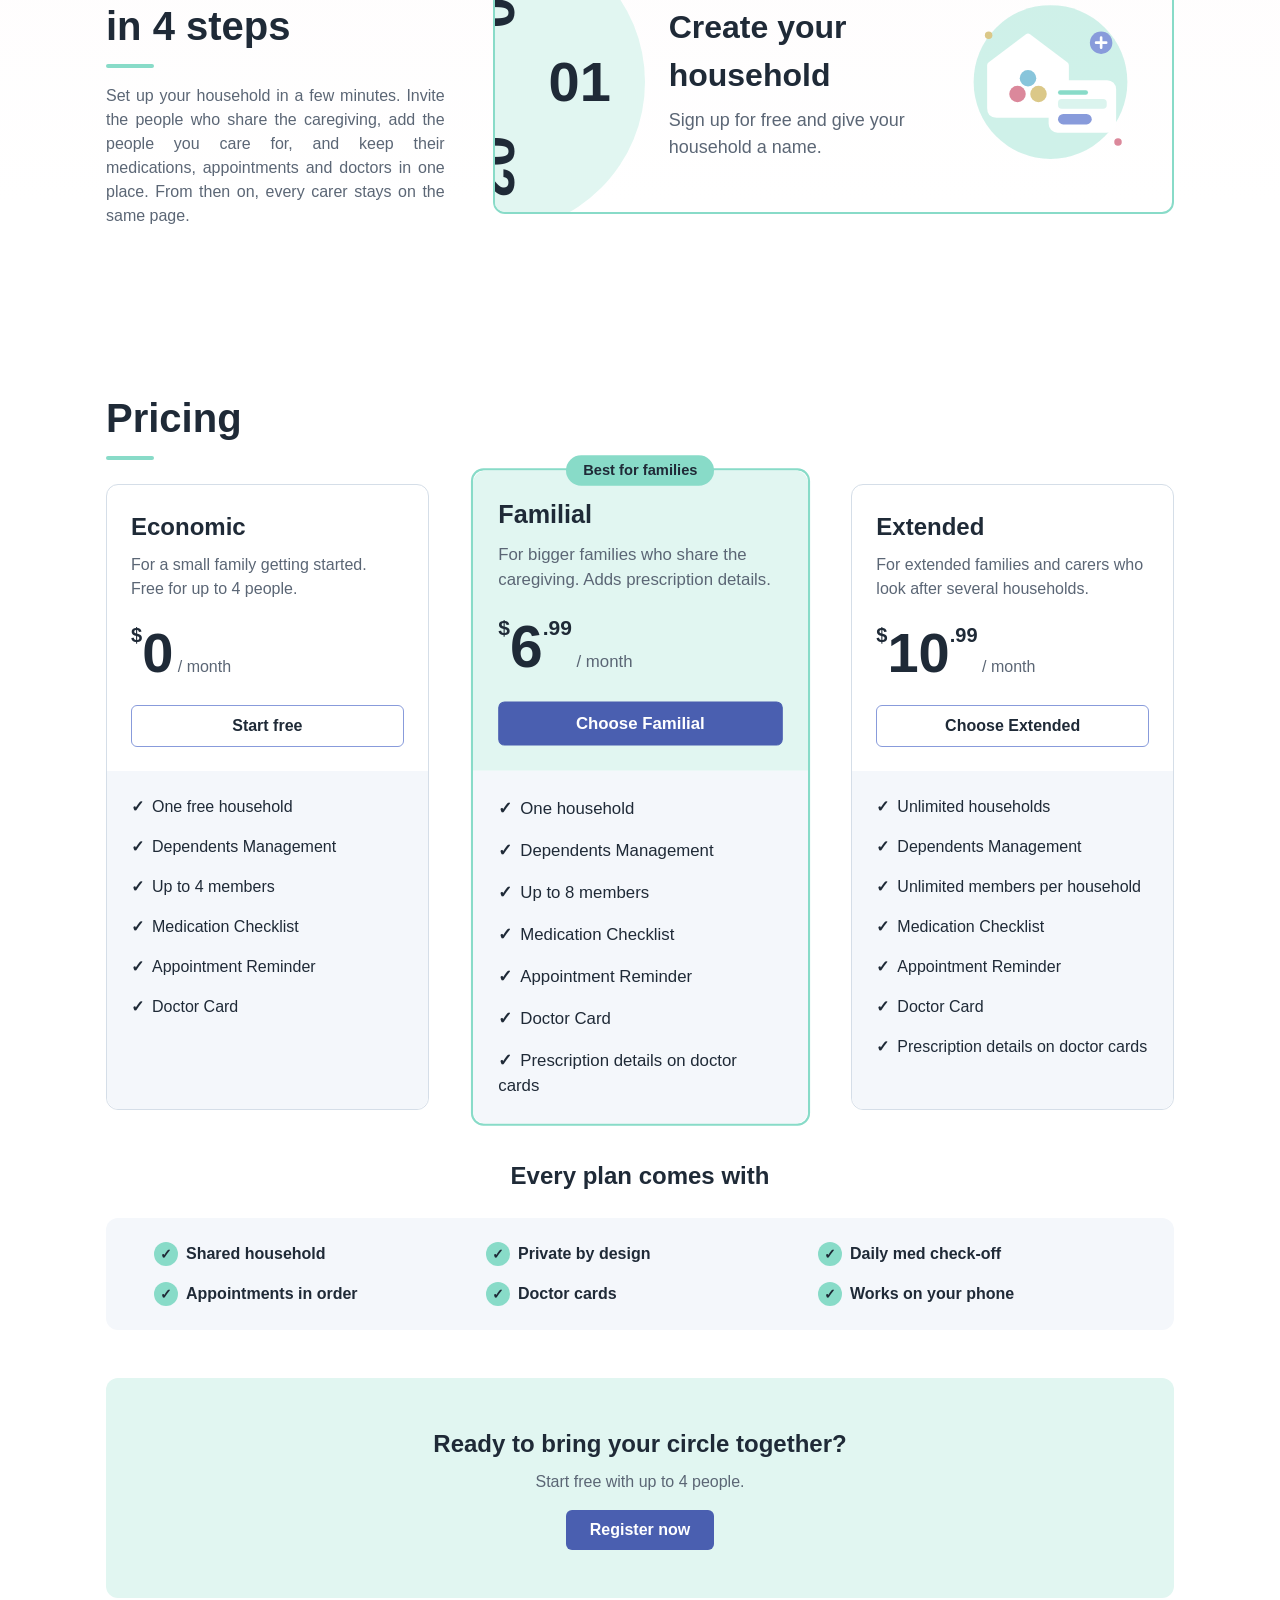
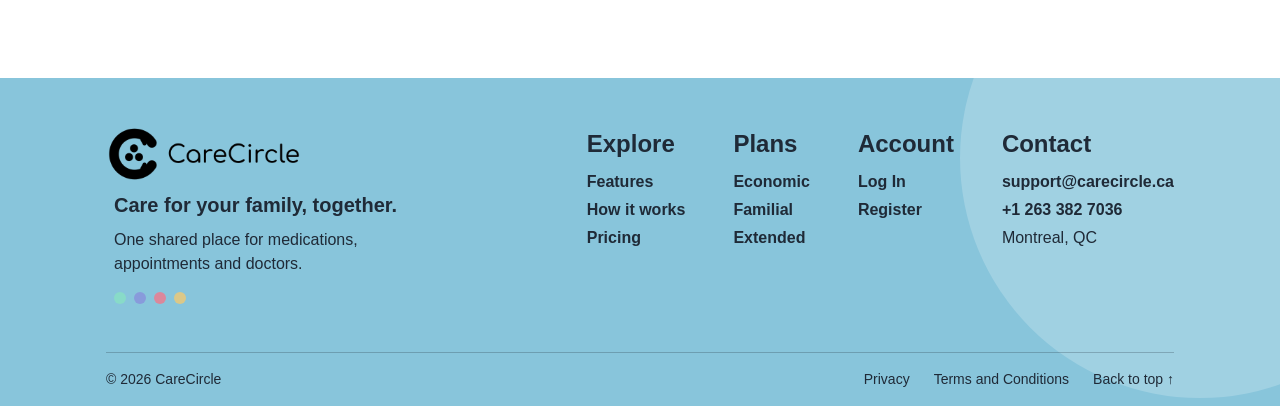
==== commit 261ffc36: "Added sticky header, phone menu, new hero and polish details" ====
--- a/public/index.html
+++ b/public/index.html
@@ -6,22 +6,24 @@
         <link href="css/style.css" rel="stylesheet">
         <link rel="icon" href="assets/carecircle-icon.png">
 
-        <!--<script></script> script here after implementing backend-->
+        <script src="js/main.js" defer></script>
         <title>CareCircle</title>
     </head>
     <body>
         <header class="header">
             <nav class="topbar container">
                 <a href="index.html" class="logo"><img src="assets/carecircle-logo.png" alt="CareCircle"></a>
-                <ul>
+                <ul class="nav-links" id="nav-links">
                     <li><a href="#about">About</a></li>
                     <li><a href="#tut">How it works</a></li>
                     <li><a href="#pricing">Pricing</a></li>
                     <li><a href="#contact">Contact</a></li>
+                    <li class="nav-login"><a href="login.html">Log In</a></li>
                 </ul>
                 <div class="topButton">
                     <a href="register.html" class="btn-outline">Sign Up</a>
-                    <a href="login.html" class="btn-outline">Log In</a>
+                    <a href="login.html" class="btn-outline login-btn">Log In</a>
+                    <button type="button" class="menu-toggle" aria-expanded="false" aria-controls="nav-links" aria-label="Open menu">☰</button>
                 </div>
             </nav>
         </header>
@@ -29,11 +31,16 @@
         <main class="container">
             <!--Headline Hero-->
             <section id="hero">
-                <div class="hero-card">
+                <div class="hero-text">
                     <h1>Care for your family, together.</h1>
                     <p>Share a household with your co-parent or siblings, check off doses, and never miss a doctor’s visit again.</p>
-                    <a href="register.html" class="btn">Get Started</a>
-                </div>
+                    <div class="hero-actions">
+                        <a href="register.html" class="btn">Get Started</a>
+                        <a href="#tut" class="btn-ghost">See how it works</a>
+                    </div>
+                    <p class="hero-note">Free for up to 4 people.</p>
+                </div>
+                <img src="assets/hero-3-circle-of-care.svg" alt="" class="hero-art">
             </section>
 
             <section id="about">
@@ -71,7 +78,7 @@
                     </div>
                 </div>
                 <div class="cta">
-                    <a href="register.html" class="btn">Create your household</a>
+                    <a href="register.html" class="btn btn-arrow">Create your household <span aria-hidden="true">→</span></a>
                 </div>
             </section>
 
@@ -104,6 +111,11 @@
                             <li>
                                 <h3>Stay on top of it together</h3>
                                 <p>Check off doses and see upcoming appointments from one shared dashboard, whoever is on duty that day.</p>
+                            </li>
+                            <!-- copy of step 1: step 4 rolls into it, then the loop restarts on the real step 1. Hidden from screen readers -->
+                            <li aria-hidden="true">
+                                <h3>Create your household</h3>
+                                <p>Sign up for free and give your household a name.</p>
                             </li>
                         </ol>
                     </div>
@@ -226,7 +238,7 @@
                             <h3>Contact</h3>
                             <ul>
                                 <li><a href="mailto:support@carecircle.ca">support@carecircle.ca</a></li>
-                                <li>+1 000 000 0000</li>
+                                <li><a href="tel:+12633827036">+1 263 382 7036</a></li>
                                 <li>Montreal, QC</li>
                             </ul>
                         </div>
--- a/public/css/style.css
+++ b/public/css/style.css
@@ -23,6 +23,12 @@
 
     --radius: 12px;
     --max-width: 1100px;
+    --space-section: 56px; /* space above and below each section (80px on computer) */
+}
+
+/* the header is sticky, so jump links stop below it instead of under it */
+html {
+    scroll-padding-top: 96px;
 }
 
 * {
@@ -35,6 +41,8 @@
     line-height: 1.5;
     color: var(--color-text);
     background-color: var(--color-bg);
+    /* very light pink at the top, fading to white by the middle of the page */
+    background-image: linear-gradient(180deg, #FBEFF2 0%, var(--color-bg) 50%);
 }
 
 .container {
@@ -44,10 +52,15 @@
 }
 
 /* styles for phone (default) */
+/* header stays at the top of the screen while scrolling */
 .header {
+    position: sticky;
+    top: 0;
+    z-index: 100; /* above everything else on the page */
     padding: var(--space-sm) 0;
     background-color: var(--color-bg);
     border-bottom: 4px solid var(--color-primary);
+    box-shadow: 0 2px 8px rgba(31, 42, 55, 0.06);
 }
 .logo img {
     display: block;
@@ -55,60 +68,141 @@
 }
 .topbar {
     display: flex;
-    flex-wrap: wrap;
     justify-content: space-between;
     align-items: center;
     gap: 10px;
 }
-.topbar ul {
-    display: flex;
-    flex-wrap: wrap;
-    list-style: none;
-    gap: 10px;
-    margin: 0;
-    padding: 0;
-}
 .topbar a {
     color: var(--color-text);
     text-decoration: none;
 }
-.topbar li + li {
-    border-left: 1px solid var(--color-secondary);
-    padding-left: 10px;
+
+/* phone: the links are a dropdown under the header, hidden until ☰ is tapped */
+.nav-links {
+    display: none;
+    position: absolute;
+    top: 100%; /* just below the header */
+    left: 0;
+    right: 0;
+    flex-direction: column;
+    margin: 0;
+    padding: var(--space-sm) var(--space-md) var(--space-md);
+    list-style: none;
+    background-color: var(--color-bg);
+    box-shadow: 0 8px 16px rgba(31, 42, 55, 0.08);
+}
+.nav-links.open {
+    display: flex; /* main.js adds the "open" class */
+}
+.nav-links a {
+    display: block;
+    padding: var(--space-sm) 0;
+    font-weight: 600;
 }
 .topButton {
     display: flex;
-    text-align: left;
-    /*background-color: #84D99C;*/
+    align-items: center;
     gap: 12px;
 }
 .btn-outline {
+    display: inline-block; /* transform (used on hover) doesn't work on inline links */
     border: 1px solid var(--color-secondary);
     border-radius: 6px;
     padding: var(--space-xs) var(--space-md);
 }
+/* phone: Log In lives inside the menu, so this button is hidden */
+.login-btn {
+    display: none;
+}
+.menu-toggle {
+    padding: var(--space-xs) var(--space-sm);
+    border: 1px solid var(--color-secondary);
+    border-radius: 6px;
+    background: none;
+    color: var(--color-text);
+    font-size: 1.25rem;
+    line-height: 1;
+    cursor: pointer;
+}
 
 /* the same space above and below every section of the page */
 main > section {
-    padding: var(--space-xl) 0;
-}
-.hero-card {
-    border: 1px solid var(--color-border);
-    border-radius: var(--radius);
-    padding: var(--space-lg);
-    background-color: var(--color-surface);
-    text-align: left;
-}
-.hero-card h1 {
-    font-size: 2.2rem;
-    margin: 0 0 var(--space-sm);
-}
-.hero-card p {
+    padding: var(--space-section) 0;
+}
+
+/* hero: big headline and buttons, illustration under the text on phone */
+#hero {
+    display: flex;
+    flex-direction: column;
+    align-items: center;
+    gap: var(--space-lg);
+}
+.hero-text h1 {
+    margin: 0 0 var(--space-md);
+    font-size: 2.5rem;
+    line-height: 1.1;
+}
+.hero-text > p {
+    max-width: 45ch;
+    margin: 0;
+    font-size: 1.125rem;
     color: var(--color-muted);
-    margin: 0;
-}
-.hero-card .btn {
-    margin-top: var(--space-md);
+}
+.hero-actions {
+    display: flex;
+    flex-wrap: wrap;
+    align-items: center;
+    gap: var(--space-md);
+    margin-top: var(--space-lg);
+}
+/* every button lifts up with a shadow on hover, like the pricing cards */
+.btn,
+.btn-ghost,
+.btn-outline,
+.price-btn,
+.menu-toggle {
+    transition: transform 0.2s ease, box-shadow 0.2s ease;
+}
+.btn:hover,
+.btn-ghost:hover,
+.btn-outline:hover,
+.price-btn:hover,
+.menu-toggle:hover {
+    transform: translateY(-3px);
+    box-shadow: 0 6px 14px rgba(31, 42, 55, 0.15);
+}
+
+/* arrow on a button nudges right on hover */
+.btn-arrow span {
+    display: inline-block;
+    margin-left: var(--space-xs);
+    transition: transform 0.2s ease;
+}
+.btn-arrow:hover span {
+    transform: translateX(4px);
+}
+.btn-ghost {
+    display: inline-block;
+    padding: var(--space-sm) var(--space-lg);
+    border: 1px solid var(--color-secondary);
+    border-radius: 6px;
+    background-color: var(--color-bg);
+    color: var(--color-text);
+    font-weight: bold;
+    text-decoration: none;
+}
+/* ".hero-text" in front makes this beat the ".hero-text > p" rule above */
+.hero-text .hero-note {
+    margin: var(--space-md) 0 0;
+    font-size: 0.875rem;
+    color: var(--color-muted);
+}
+.hero-art {
+    width: 100%;
+    max-width: 300px;
+    /* the SVG is wide with empty sides: show only its square middle, where the circle is */
+    aspect-ratio: 1 / 1;
+    object-fit: cover;
 }
 
 #about {
@@ -199,6 +293,24 @@
 
 /* how it works: title + intro, then a half wheel with the step number + text that moves up */
 /* phone: centred title, mint divider, paragraph in a soft mint box */
+/* section titles: bigger, with a short mint line, so each section stands out */
+#about > h2,
+#pricing > h2,
+.tut-intro h2 {
+    margin: 0 0 var(--space-lg);
+    font-size: 2rem;
+}
+#about > h2::after,
+#pricing > h2::after {
+    content: "";
+    display: block;
+    width: 48px;
+    height: 4px;
+    margin-top: var(--space-sm);
+    border-radius: 2px;
+    background-color: var(--color-accent);
+}
+
 .tut-intro {
     margin-bottom: var(--space-lg);
     text-align: center;
@@ -231,20 +343,23 @@
     overflow: hidden;
     border: 2px solid var(--color-accent);
     border-radius: var(--radius);
-}
+    animation: tut-border 16s infinite; /* border colour changes with each step */
+}
+.tut-card:hover,
 .tut-card:hover .tut-wheel,
+.tut-card:hover .tut-wheel span,
 .tut-card:hover .tut-track {
     animation-play-state: paused;
 }
 
-/* the wheel's centre sits past the left edge, so only one number shows */
+/* half wheel: its centre sits on the card's left edge */
 .tut-wheel {
     --num-r: 45px; /* distance from the wheel's centre to each number */
     position: absolute;
-    left: -90px;
-    bottom: 0;
-    width: 140px;
-    height: 140px;
+    left: -80px; /* half of its width */
+    bottom: -10px;
+    width: 160px;
+    height: 160px;
     border-radius: 50%;
     background-color: #E1F6F1; /* pale mint, same as slide 1 */
     animation: tut-wheel 16s infinite;
@@ -257,12 +372,17 @@
     font-weight: 700;
     line-height: 1;
     color: var(--color-text);
+    animation: tut-num 16s infinite; /* only the current number is visible */
 }
 /* place the 4 numbers a quarter turn apart around the centre */
 .tut-wheel span:nth-child(1) { transform: translate(-50%, -50%) rotate(0deg) translateX(var(--num-r)); }
 .tut-wheel span:nth-child(2) { transform: translate(-50%, -50%) rotate(90deg) translateX(var(--num-r)); }
 .tut-wheel span:nth-child(3) { transform: translate(-50%, -50%) rotate(180deg) translateX(var(--num-r)); }
 .tut-wheel span:nth-child(4) { transform: translate(-50%, -50%) rotate(270deg) translateX(var(--num-r)); }
+/* same fade for every number, started at a different point so each shows during its own step */
+.tut-wheel span:nth-child(2) { animation-delay: -12s; }
+.tut-wheel span:nth-child(3) { animation-delay: -8s; }
+.tut-wheel span:nth-child(4) { animation-delay: -4s; }
 
 /* the window shows one step; the track holds all 4 stacked */
 .tut-window {
@@ -270,14 +390,14 @@
     overflow: hidden;
 }
 .tut-track {
-    height: 400%;
+    height: 500%; /* 4 steps + the copy of step 1 */
     margin: 0;
     padding: 0;
     list-style: none;
     animation: tut-text 16s infinite;
 }
 .tut-track li {
-    height: 25%;
+    height: 20%;
     display: flex;
     flex-direction: column;
     justify-content: flex-start; /* phone: text at the top */
@@ -292,6 +412,7 @@
 .tut-track li:nth-child(2) { background-image: url("../assets/steps/step-2.svg"); }
 .tut-track li:nth-child(3) { background-image: url("../assets/steps/step-3.svg"); }
 .tut-track li:nth-child(4) { background-image: url("../assets/steps/step-4.svg"); }
+.tut-track li:nth-child(5) { background-image: url("../assets/steps/step-1.svg"); }
 .tut-track h3 {
     margin: 0 0 var(--space-sm);
     font-size: 1.5rem;
@@ -302,26 +423,51 @@
     color: var(--color-muted);
 }
 
-/* both last 16s: a quarter turn and one step up about every 4 seconds */
+/* all last 16s: a quarter turn and one step up about every 4 seconds.
+   Each step has its own colour: mint, blue, pink, sand (like its picture) */
+/* at 100% everything rolls on to "step 1 again" (a full turn, the copied step,
+   mint), which looks exactly like 0%, so the loop restarts without a jump */
 @keyframes tut-wheel {
-    0%, 20% { transform: rotate(0deg); }
-    25%, 45% { transform: rotate(-90deg); }
-    50%, 70% { transform: rotate(-180deg); }
-    75%, 100% { transform: rotate(-270deg); }
+    0%, 20% { transform: rotate(0deg); background-color: #E1F6F1; }
+    25%, 45% { transform: rotate(-90deg); background-color: #E1E6F6; }
+    50%, 70% { transform: rotate(-180deg); background-color: #F6E1E6; }
+    75%, 95% { transform: rotate(-270deg); background-color: #F6F1E1; }
+    100% { transform: rotate(-360deg); background-color: #E1F6F1; }
+}
+@keyframes tut-border {
+    0%, 20% { border-color: var(--color-accent); }
+    25%, 45% { border-color: var(--color-secondary); }
+    50%, 70% { border-color: var(--color-pink); }
+    75%, 95% { border-color: var(--color-sand); }
+    100% { border-color: var(--color-accent); }
 }
 @keyframes tut-text {
     0%, 20% { transform: translateY(0); }
-    25%, 45% { transform: translateY(-25%); }
-    50%, 70% { transform: translateY(-50%); }
-    75%, 100% { transform: translateY(-75%); }
+    25%, 45% { transform: translateY(-20%); }
+    50%, 70% { transform: translateY(-40%); }
+    75%, 95% { transform: translateY(-60%); }
+    100% { transform: translateY(-80%); }
+}
+/* a number is visible during its step, fades out as it turns away, fades in as it arrives */
+@keyframes tut-num {
+    0%, 20% { opacity: 1; }
+    25%, 95% { opacity: 0; }
+    100% { opacity: 1; }
 }
 
 /* no animation for people who turned off motion: scroll the steps instead.
    This block must come after the .tut rules above, or they would override it */
 @media (prefers-reduced-motion: reduce) {
+    .tut-card,
     .tut-wheel,
+    .tut-wheel span,
     .tut-track {
         animation: none;
+    }
+    /* without the animation, show only 01 and drop the copied step */
+    .tut-wheel span:not(:first-child),
+    .tut-track li:nth-child(5) {
+        display: none;
     }
     .tut-window {
         overflow-y: auto;
@@ -639,17 +785,54 @@
 
 /* styles for computer */
 @media (min-width: 768px) {
+    :root {
+        --space-section: 80px;
+    }
     .header {
         padding: var(--space-md) 0;
     }
-    .topbar {
-        flex-wrap: nowrap;
-    }
-    .topbar ul {
-        flex-wrap: nowrap;
+    /* computer: links back in the header row, no ☰ */
+    .nav-links {
+        display: flex;
+        position: static;
+        flex-direction: row;
+        gap: 10px;
+        padding: 0;
+        background: none;
+        box-shadow: none;
+    }
+    .nav-links a {
+        padding: 0;
+        font-weight: 400;
+    }
+    .nav-links li + li {
+        border-left: 1px solid var(--color-secondary);
+        padding-left: 10px;
+    }
+    .nav-login,
+    .menu-toggle {
+        display: none;
+    }
+    .login-btn {
+        display: inline-block;
     }
     .topButton {
         gap: 20px;
+    }
+
+    /* computer: text on the left, illustration on the right */
+    #hero {
+        flex-direction: row;
+        justify-content: space-between;
+    }
+    .hero-text {
+        flex: 1;
+    }
+    .hero-text h1 {
+        font-size: 3.5rem;
+    }
+    .hero-art {
+        max-width: 420px;
     }
 
     .feature-slide {
@@ -671,6 +854,12 @@
         text-align: right;
     }
 
+    #about > h2,
+    #pricing > h2,
+    .tut-intro h2 {
+        font-size: 2.5rem;
+    }
+
     /* title + intro on the left, wheel card on the right */
     #tut {
         display: flex;
@@ -699,14 +888,16 @@
     }
     /* computer: the wheel goes back into the row, left of the text */
     .tut-wheel {
-        --num-r: 75px;
+        --num-r: 85px;
         position: relative;
         left: auto;
         bottom: auto;
         flex-shrink: 0;
-        width: 240px;
-        height: 240px;
-        margin-left: -155px;
+        width: 300px;
+        height: 300px;
+        /* half wheel: -150px puts its centre on the card's edge. It is taller than the card,
+           so negative top/bottom margins stop it stretching the card (overflow: hidden trims it) */
+        margin: -20px 0 -20px -150px;
     }
     .tut-wheel span {
         font-size: 3.5rem;
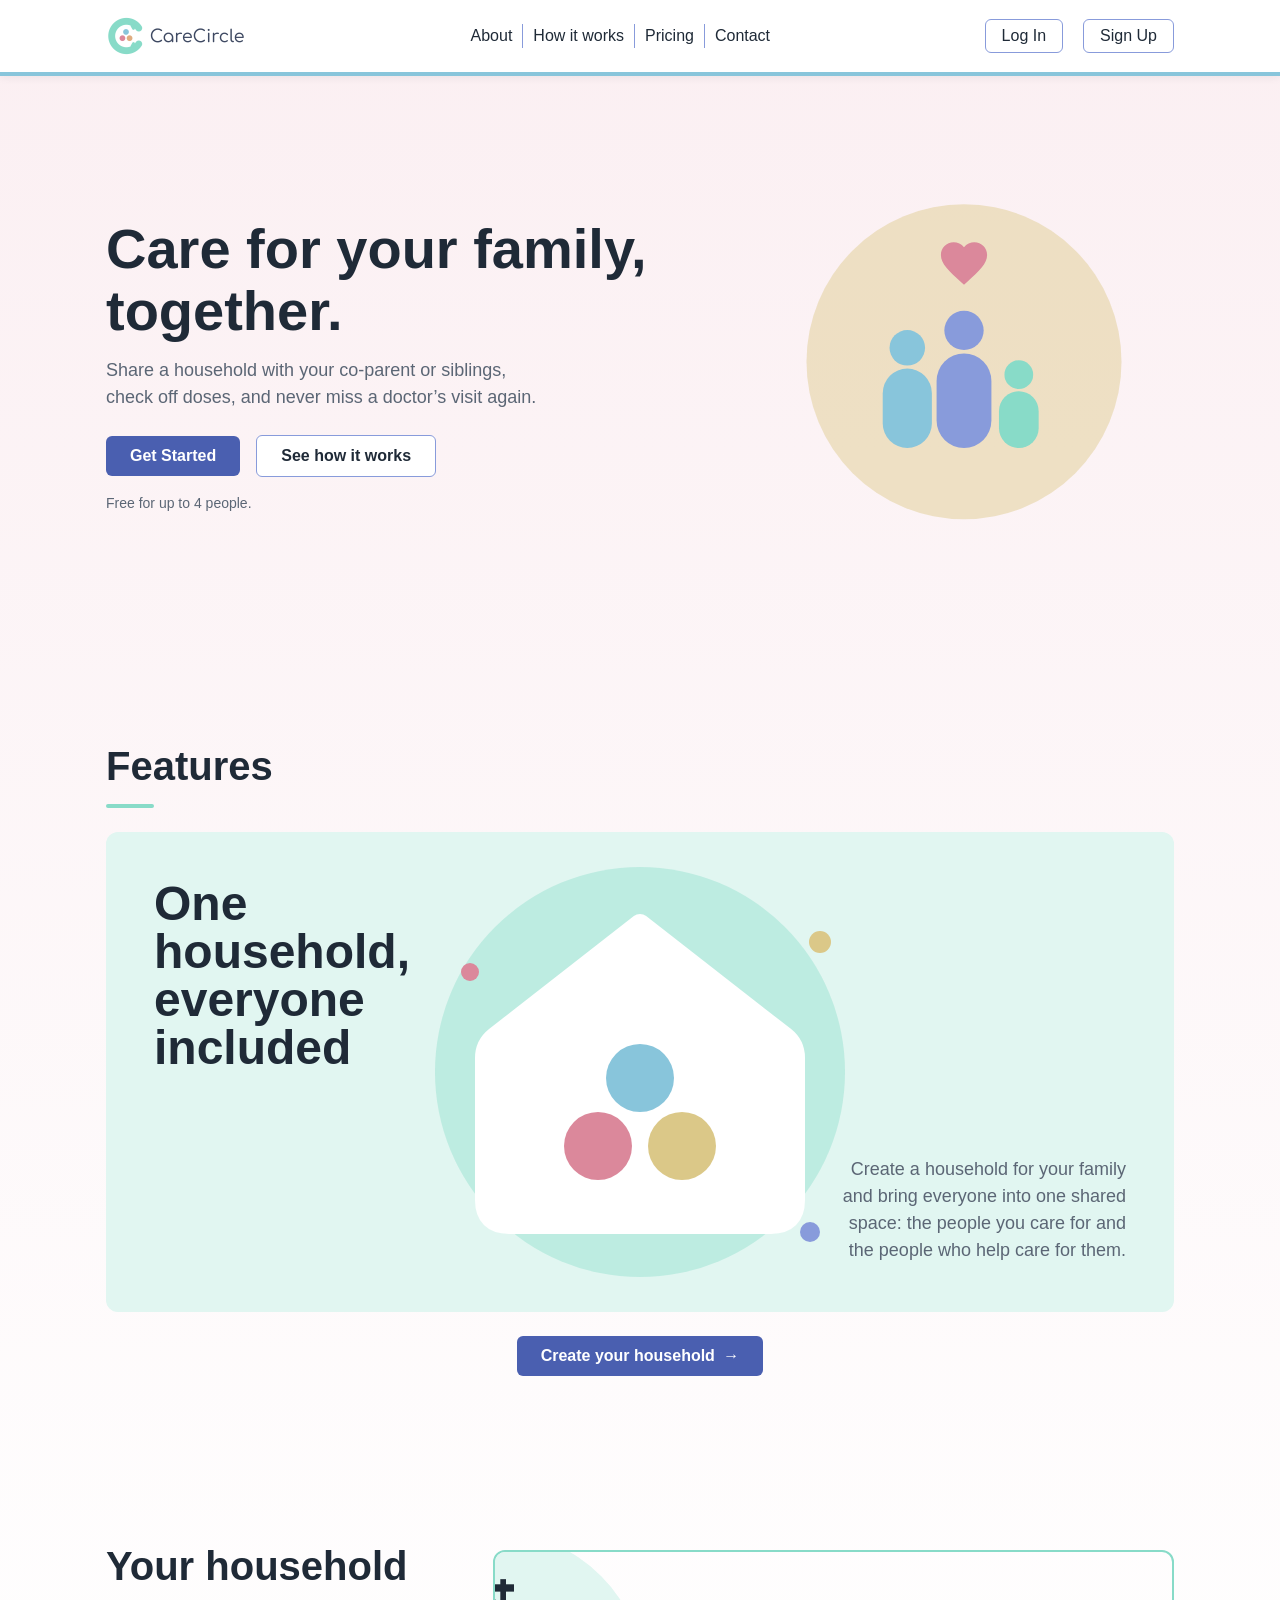
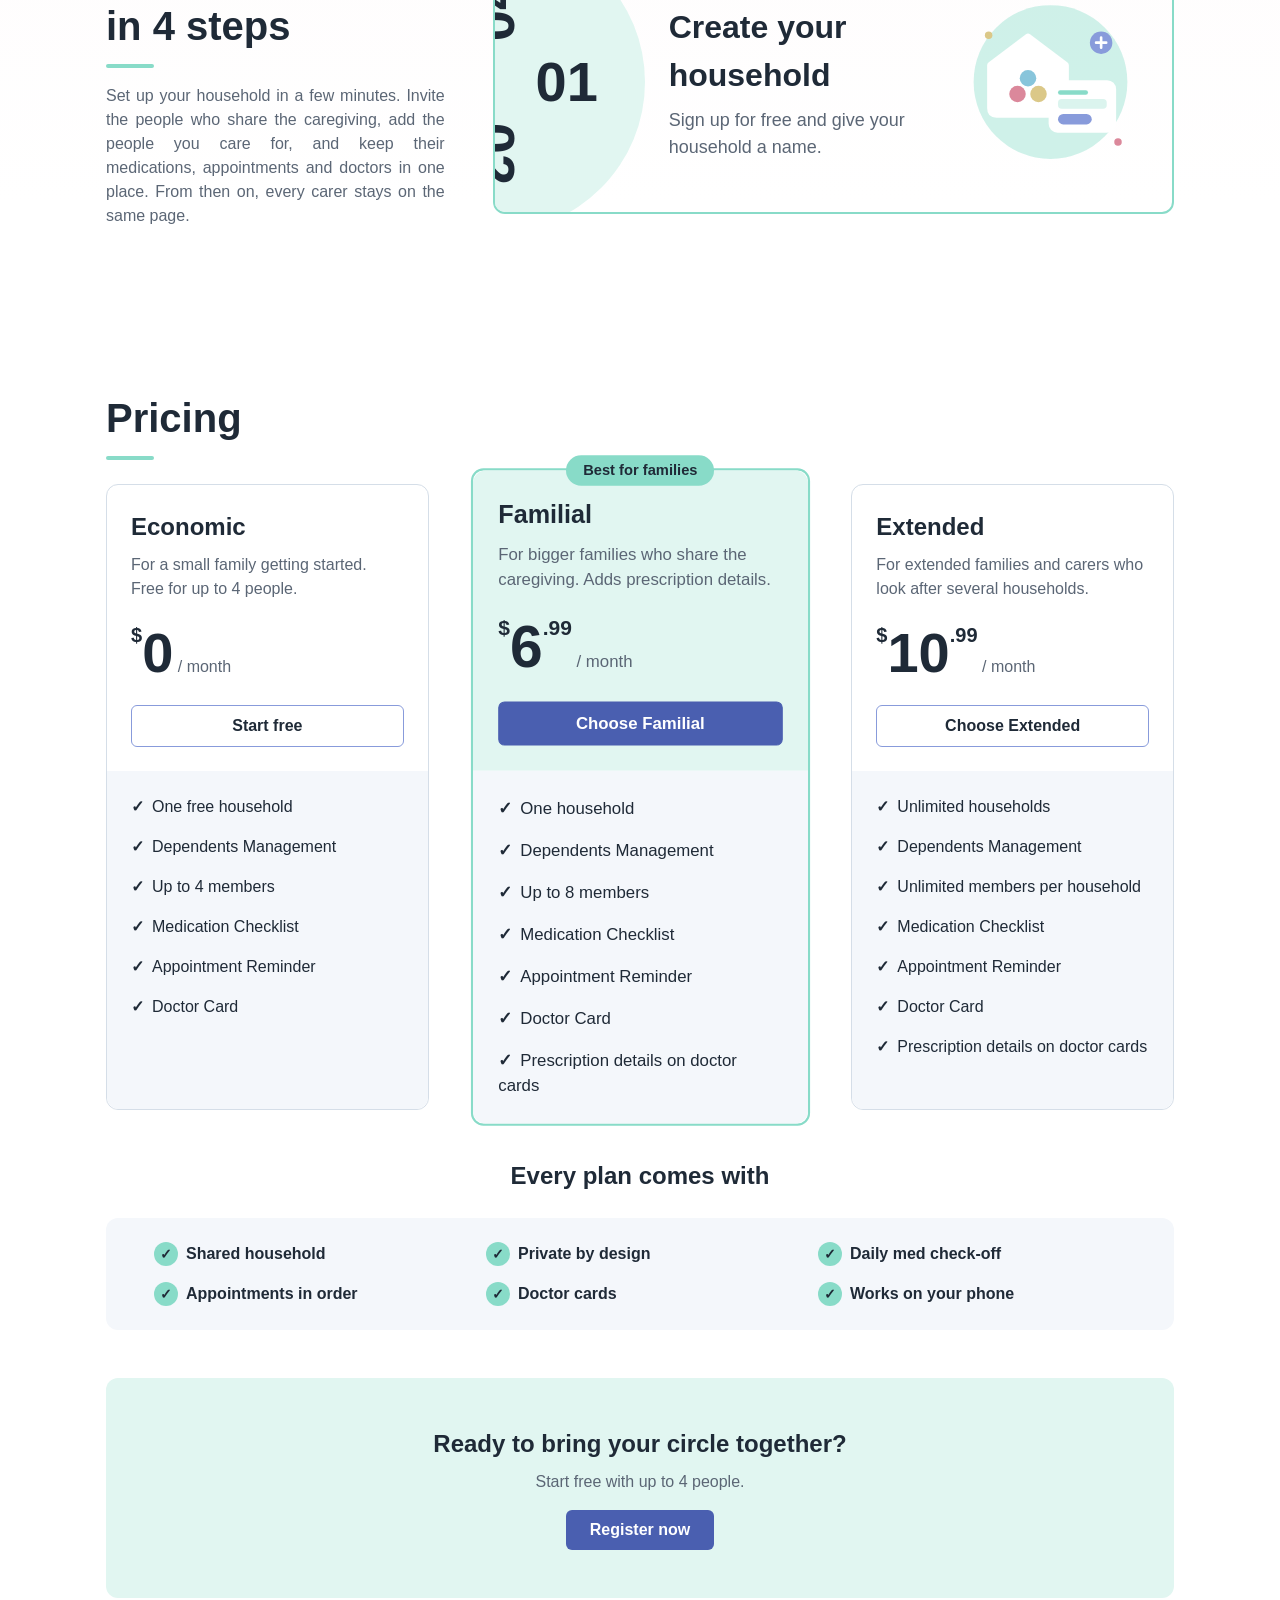
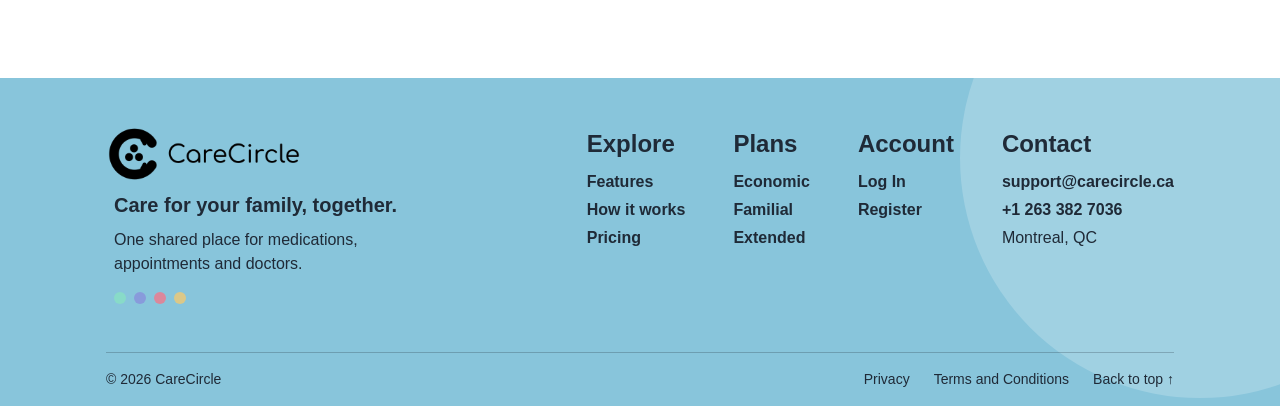
==== commit 49ed55ed: "Final polish on landing page" ====
--- a/public/index.html
+++ b/public/index.html
@@ -12,18 +12,28 @@
     <body>
         <header class="header">
             <nav class="topbar container">
+                <button type="button" class="menu-toggle" aria-expanded="false" aria-controls="nav-links" aria-label="Open menu">
+                    <span class="bar"></span>
+                    <span class="bar"></span>
+                    <span class="bar"></span>
+                </button>
                 <a href="index.html" class="logo"><img src="assets/carecircle-logo.png" alt="CareCircle"></a>
                 <ul class="nav-links" id="nav-links">
                     <li><a href="#about">About</a></li>
                     <li><a href="#tut">How it works</a></li>
                     <li><a href="#pricing">Pricing</a></li>
                     <li><a href="#contact">Contact</a></li>
-                    <li class="nav-login"><a href="login.html">Log In</a></li>
                 </ul>
                 <div class="topButton">
+                    <a href="login.html" class="btn-outline login-btn" aria-label="Log In">
+                        <!-- person icon: shown on phone instead of the words -->
+                        <svg class="login-icon" width="20" height="20" viewBox="0 0 24 24" fill="none" stroke="currentColor" stroke-width="2" stroke-linecap="round" aria-hidden="true">
+                            <circle cx="12" cy="8" r="4"/>
+                            <path d="M4 20c1.5-4 4.5-6 8-6s6.5 2 8 6"/>
+                        </svg>
+                        <span class="login-text">Log In</span>
+                    </a>
                     <a href="register.html" class="btn-outline">Sign Up</a>
-                    <a href="login.html" class="btn-outline login-btn">Log In</a>
-                    <button type="button" class="menu-toggle" aria-expanded="false" aria-controls="nav-links" aria-label="Open menu">☰</button>
                 </div>
             </nav>
         </header>
@@ -133,32 +143,37 @@
                                 <p class="price"><span class="currency">$</span><span class="amount">0</span> <span class="price-period">/ month</span></p>
                                 <a href="register.html" class="price-btn">Start free</a>
                             </div>
-                            <ul class="price-features">
-                                <li>One free household</li>
-                                <li>Dependents Management</li>
-                                <li>Up to 4 members</li>
-                                <li>Medication Checklist</li>
-                                <li>Appointment Reminder</li>
-                                <li>Doctor Card</li>
-                            </ul>
+                            <details class="price-details">
+                                <summary>What's included</summary>
+                                <ul class="price-features">
+                                    <li>One free household</li>
+                                    <li>Dependents Management</li>
+                                    <li>Up to 4 members</li>
+                                    <li>Medication Checklist</li>
+                                    <li>Appointment Reminder</li>
+                                    <li>Doctor Card</li>
+                                </ul>
+                            </details>
                         </li>
                         <li class="price-card featured">
-                            <span class="badge">Best for families</span>
                             <div class="price-top">
-                                <h3>Familial</h3>
+                                <h3>Familial <span class="badge">Best for families</span></h3>
                                 <p class="price-desc">For bigger families who share the caregiving. Adds prescription details.</p>
                                 <p class="price"><span class="currency">$</span><span class="amount">6</span><sup class="cents">.99</sup> <span class="price-period">/ month</span></p>
                                 <a href="register.html" class="price-btn">Choose Familial</a>
                             </div>
-                            <ul class="price-features">
-                                <li>One household</li>
-                                <li>Dependents Management</li>
-                                <li>Up to 8 members</li>
-                                <li>Medication Checklist</li>
-                                <li>Appointment Reminder</li>
-                                <li>Doctor Card</li>
-                                <li>Prescription details on doctor cards</li>
-                            </ul>
+                            <details class="price-details">
+                                <summary>What's included</summary>
+                                <ul class="price-features">
+                                    <li>One household</li>
+                                    <li>Dependents Management</li>
+                                    <li>Up to 8 members</li>
+                                    <li>Medication Checklist</li>
+                                    <li>Appointment Reminder</li>
+                                    <li>Doctor Card</li>
+                                    <li>Prescription details on doctor cards</li>
+                                </ul>
+                            </details>
                         </li>
                         <li class="price-card">
                             <div class="price-top">
@@ -167,15 +182,18 @@
                                 <p class="price"><span class="currency">$</span><span class="amount">10</span><sup class="cents">.99</sup> <span class="price-period">/ month</span></p>
                                 <a href="register.html" class="price-btn">Choose Extended</a>
                             </div>
-                            <ul class="price-features">
-                                <li>Unlimited households</li>
-                                <li>Dependents Management</li>
-                                <li>Unlimited members per household</li>
-                                <li>Medication Checklist</li>
-                                <li>Appointment Reminder</li>
-                                <li>Doctor Card</li>
-                                <li>Prescription details on doctor cards</li>
-                            </ul>
+                            <details class="price-details">
+                                <summary>What's included</summary>
+                                <ul class="price-features">
+                                    <li>Unlimited households</li>
+                                    <li>Dependents Management</li>
+                                    <li>Unlimited members per household</li>
+                                    <li>Medication Checklist</li>
+                                    <li>Appointment Reminder</li>
+                                    <li>Doctor Card</li>
+                                    <li>Prescription details on doctor cards</li>
+                                </ul>
+                            </details>
                         </li>
                     </ul>
                 </div>
--- a/public/css/style.css
+++ b/public/css/style.css
@@ -26,9 +26,9 @@
     --space-section: 56px; /* space above and below each section (80px on computer) */
 }
 
-/* the header is sticky, so jump links stop below it instead of under it */
-html {
-    scroll-padding-top: 96px;
+/* the footer's Contact column: a jump link stops below the sticky header */
+#contact {
+    scroll-margin-top: 96px;
 }
 
 * {
@@ -64,7 +64,7 @@
 }
 .logo img {
     display: block;
-    height: 40px;
+    height: 32px; /* 40px on computer */
 }
 .topbar {
     display: flex;
@@ -103,6 +103,7 @@
     display: flex;
     align-items: center;
     gap: 12px;
+    margin-left: auto; /* pushes Log In and Sign Up to the right */
 }
 .btn-outline {
     display: inline-block; /* transform (used on hover) doesn't work on inline links */
@@ -110,24 +111,63 @@
     border-radius: 6px;
     padding: var(--space-xs) var(--space-md);
 }
-/* phone: Log In lives inside the menu, so this button is hidden */
+/* phone: Log In is a round person icon so everything fits */
 .login-btn {
-    display: none;
-}
+    display: flex;
+    align-items: center;
+    justify-content: center;
+    width: 36px;
+    height: 36px;
+    padding: 0;
+    border-radius: 50%;
+}
+.login-text {
+    display: none; /* the link's name still comes from aria-label="Log In" */
+}
+
+/* hamburger: 3 thin bars that turn into an X when the menu is open */
 .menu-toggle {
-    padding: var(--space-xs) var(--space-sm);
-    border: 1px solid var(--color-secondary);
-    border-radius: 6px;
+    display: flex;
+    flex-direction: column;
+    justify-content: center;
+    gap: 5px;
+    width: 40px;
+    height: 40px;
+    padding: 0 9px;
+    border: none;
+    border-radius: 8px;
     background: none;
-    color: var(--color-text);
-    font-size: 1.25rem;
-    line-height: 1;
     cursor: pointer;
+}
+.menu-toggle:hover {
+    background-color: var(--color-surface);
+}
+.menu-toggle .bar {
+    display: block;
+    height: 2px;
+    border-radius: 2px;
+    background-color: var(--color-text);
+    transition: transform 0.25s ease, opacity 0.25s ease;
+}
+/* main.js sets aria-expanded="true" when the menu opens.
+   7px = 5px gap + 2px bar, so the top and bottom bars meet in the middle */
+.menu-toggle[aria-expanded="true"] .bar:nth-child(1) {
+    transform: translateY(7px) rotate(45deg);
+}
+.menu-toggle[aria-expanded="true"] .bar:nth-child(2) {
+    opacity: 0;
+}
+.menu-toggle[aria-expanded="true"] .bar:nth-child(3) {
+    transform: translateY(-7px) rotate(-45deg);
 }
 
 /* the same space above and below every section of the page */
 main > section {
     padding: var(--space-section) 0;
+    /* when a menu link jumps here, stop 20px lower than the section's top edge:
+       the section's own top padding then sits under the sticky header,
+       so the title lands just below the header instead of after a big gap */
+    scroll-margin-top: 20px;
 }
 
 /* hero: big headline and buttons, illustration under the text on phone */
@@ -159,15 +199,13 @@
 .btn,
 .btn-ghost,
 .btn-outline,
-.price-btn,
-.menu-toggle {
+.price-btn {
     transition: transform 0.2s ease, box-shadow 0.2s ease;
 }
 .btn:hover,
 .btn-ghost:hover,
 .btn-outline:hover,
-.price-btn:hover,
-.menu-toggle:hover {
+.price-btn:hover {
     transform: translateY(-3px);
     box-shadow: 0 6px 14px rgba(31, 42, 55, 0.15);
 }
@@ -354,10 +392,10 @@
 
 /* half wheel: its centre sits on the card's left edge */
 .tut-wheel {
-    --num-r: 45px; /* distance from the wheel's centre to each number */
+    --num-r: 40px; /* distance from the wheel's centre to each number: about the middle of the visible half */
     position: absolute;
     left: -80px; /* half of its width */
-    bottom: -10px;
+    bottom: 16px; /* fully inside the card, so the number sits in the middle of the half circle */
     width: 160px;
     height: 160px;
     border-radius: 50%;
@@ -386,7 +424,7 @@
 
 /* the window shows one step; the track holds all 4 stacked */
 .tut-window {
-    height: 340px;
+    height: 360px;
     overflow: hidden;
 }
 .tut-track {
@@ -400,12 +438,12 @@
     height: 20%;
     display: flex;
     flex-direction: column;
-    justify-content: flex-start; /* phone: text at the top */
-    /* bottom padding keeps the picture's space empty: 120px picture + 16px gap + 16px margin */
-    padding: var(--space-md) var(--space-md) 152px;
+    justify-content: center; /* phone: text centred in the top part, so short steps don't leave a gap */
+    /* bottom padding keeps the space for the picture and the wheel empty */
+    padding: var(--space-md) var(--space-md) 180px;
     background-repeat: no-repeat;
-    background-size: auto 120px;
-    background-position: center bottom 16px;
+    background-size: auto 160px; /* bigger picture, less empty space around it */
+    background-position: center bottom 12px;
 }
 /* each step's picture lives in its own li, so it moves with its text */
 .tut-track li:nth-child(1) { background-image: url("../assets/steps/step-1.svg"); }
@@ -564,17 +602,26 @@
     color: var(--color-white);
 }
 
-/* feature zone: light grey, fills the rest of the card, a check before each feature */
+/* feature zone: light grey, fills the rest of the card, a check before each feature.
+   On phone it folds under "What's included"; on computer it is always open (main.js) */
+.price-details {
+    flex: 1;
+    border-radius: 0 0 var(--radius) var(--radius);
+    background-color: var(--color-surface);
+}
+.price-details summary {
+    padding: var(--space-sm) var(--space-md);
+    font-size: 0.875rem;
+    font-weight: 600;
+    cursor: pointer;
+}
 .price-features {
-    flex: 1;
     display: flex;
     flex-direction: column;
     gap: var(--space-md);
     margin: 0;
     padding: var(--space-lg);
     list-style: none;
-    border-radius: 0 0 var(--radius) var(--radius);
-    background-color: var(--color-surface);
 }
 .price-features li::before {
     content: "\2713"; /* ✓ written as a code so it shows correctly in any file encoding */
@@ -604,6 +651,72 @@
     gap: 12px;
 }
 
+/* phone only: compact pricing cards, so all 3 plans fit with little scrolling.
+   Name and price on one line, short description, slim button, features in 2 columns */
+@media (max-width: 767px) {
+    .price-card.featured,
+    .price-card.featured:hover {
+        transform: none;
+    }
+    .price-card.featured {
+        background-color: #E1F6F1; /* pale mint behind the badge too */
+    }
+    #pricebox > ul {
+        gap: 12px;
+    }
+    /* the pill sits right next to the plan name */
+    .badge {
+        position: static;
+        transform: none;
+        margin-left: var(--space-xs);
+        padding: 2px var(--space-sm);
+        font-size: 0.7rem;
+        vertical-align: middle;
+    }
+    .price-top {
+        display: grid;
+        grid-template-columns: 1fr auto;
+        align-items: baseline;
+        column-gap: var(--space-sm);
+        padding: var(--space-md);
+    }
+    .price-top h3 {
+        font-size: 1.25rem;
+    }
+    .price {
+        grid-column: 2;
+        grid-row: 1; /* same line as the plan name */
+        margin: 0;
+    }
+    .amount {
+        font-size: 1.5rem;
+    }
+    .currency,
+    .cents,
+    .price-period {
+        font-size: 0.875rem;
+    }
+    .price-desc,
+    .price-btn {
+        grid-column: 1 / -1; /* full width under the name and price */
+    }
+    .price-desc {
+        margin-top: var(--space-xs);
+        font-size: 0.875rem;
+    }
+    .price-btn {
+        margin-top: var(--space-sm);
+        padding: 6px var(--space-md);
+    }
+    .price-features {
+        display: grid;
+        grid-template-columns: 1fr 1fr;
+        gap: var(--space-xs) var(--space-md);
+        padding: 0 var(--space-md) var(--space-md);
+        font-size: 0.8125rem;
+    }
+}
+
 /* "Every plan comes with": features in neat columns inside one soft strip */
 .included {
     margin-top: var(--space-xl);
@@ -809,12 +922,28 @@
         border-left: 1px solid var(--color-secondary);
         padding-left: 10px;
     }
-    .nav-login,
+    .logo img {
+        height: 40px;
+    }
     .menu-toggle {
         display: none;
     }
+    /* computer: Log In shows its words instead of the icon */
     .login-btn {
         display: inline-block;
+        width: auto;
+        height: auto;
+        padding: var(--space-xs) var(--space-md);
+        border-radius: 6px;
+    }
+    .login-icon {
+        display: none;
+    }
+    .login-text {
+        display: inline;
+    }
+    .topButton {
+        margin-left: 0;
     }
     .topButton {
         gap: 20px;
@@ -888,7 +1017,7 @@
     }
     /* computer: the wheel goes back into the row, left of the text */
     .tut-wheel {
-        --num-r: 85px;
+        --num-r: 72px;
         position: relative;
         left: auto;
         bottom: auto;
@@ -928,6 +1057,9 @@
     #pricebox > ul > li {
         flex: 1 1 250px;
     }
+    .price-details summary {
+        display: none;
+    }
     .included-list {
         grid-template-columns: repeat(3, 1fr);
         padding: var(--space-lg) var(--space-xl);
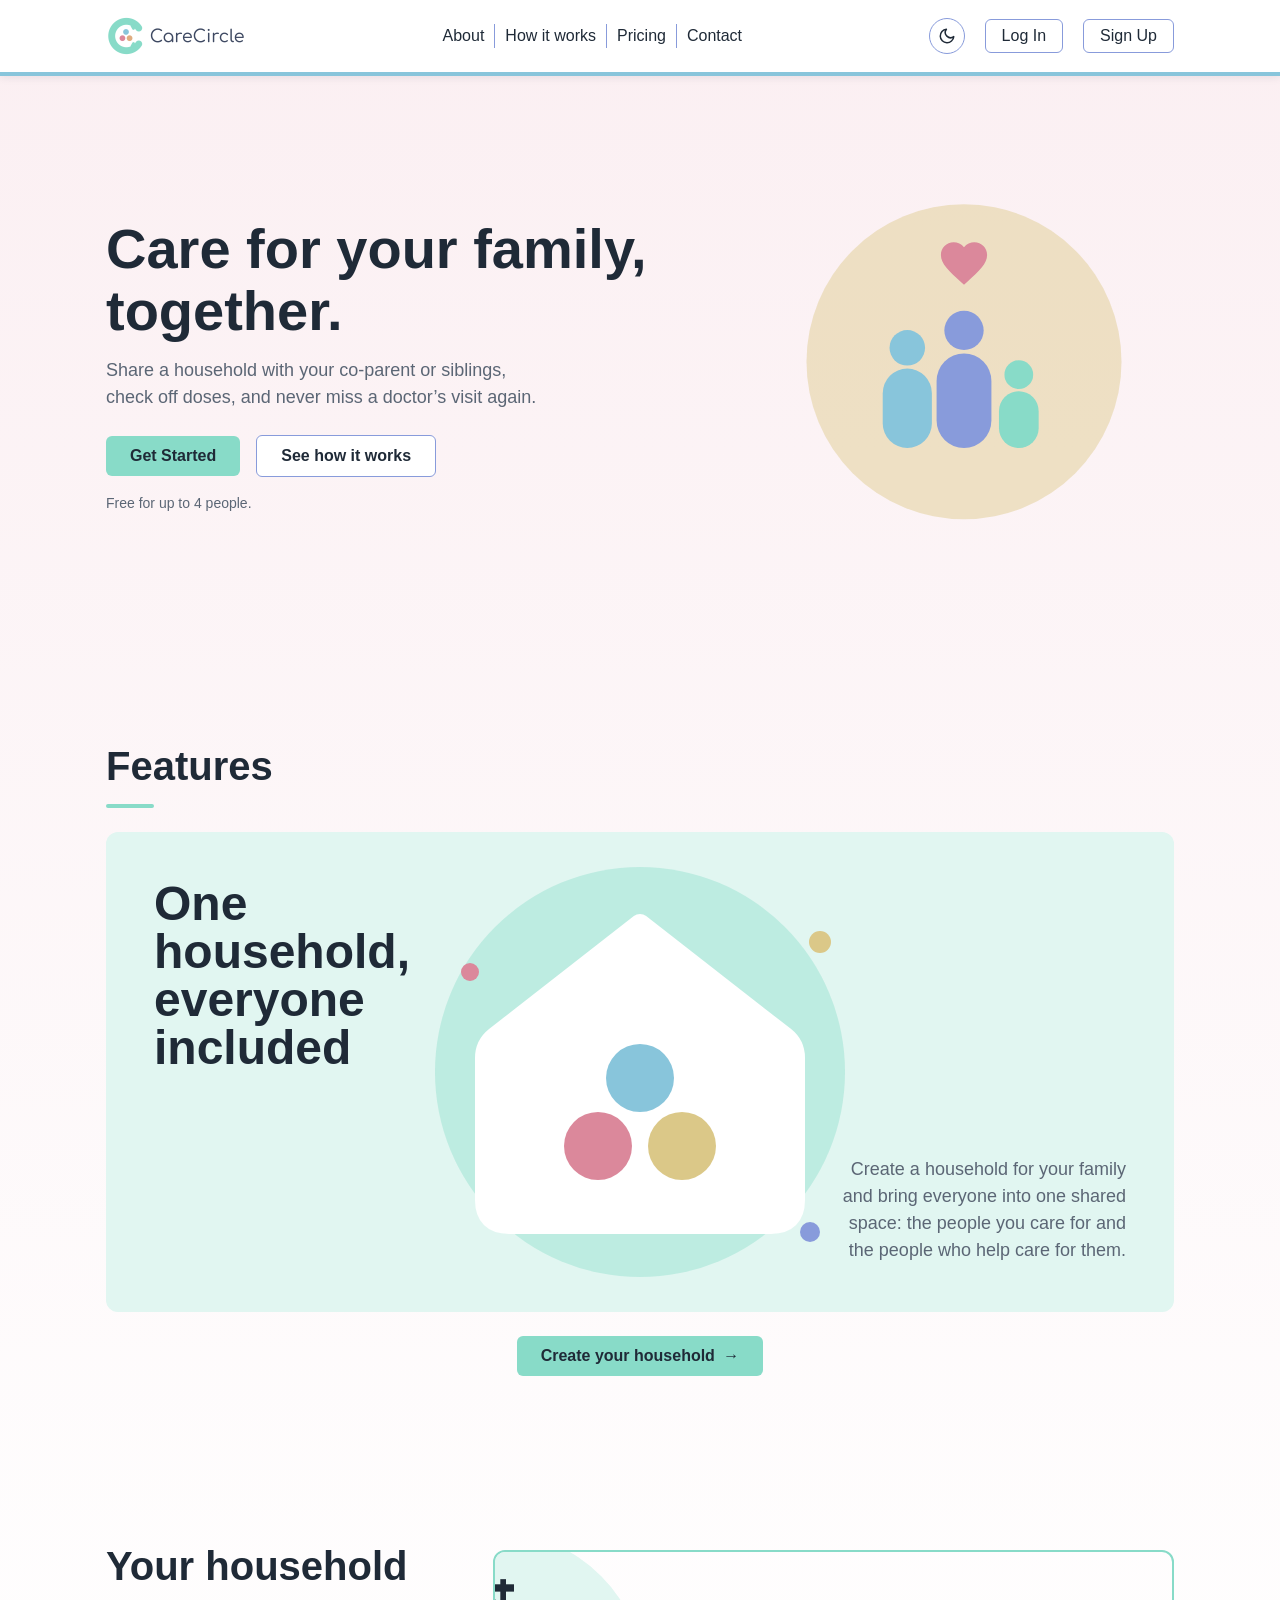
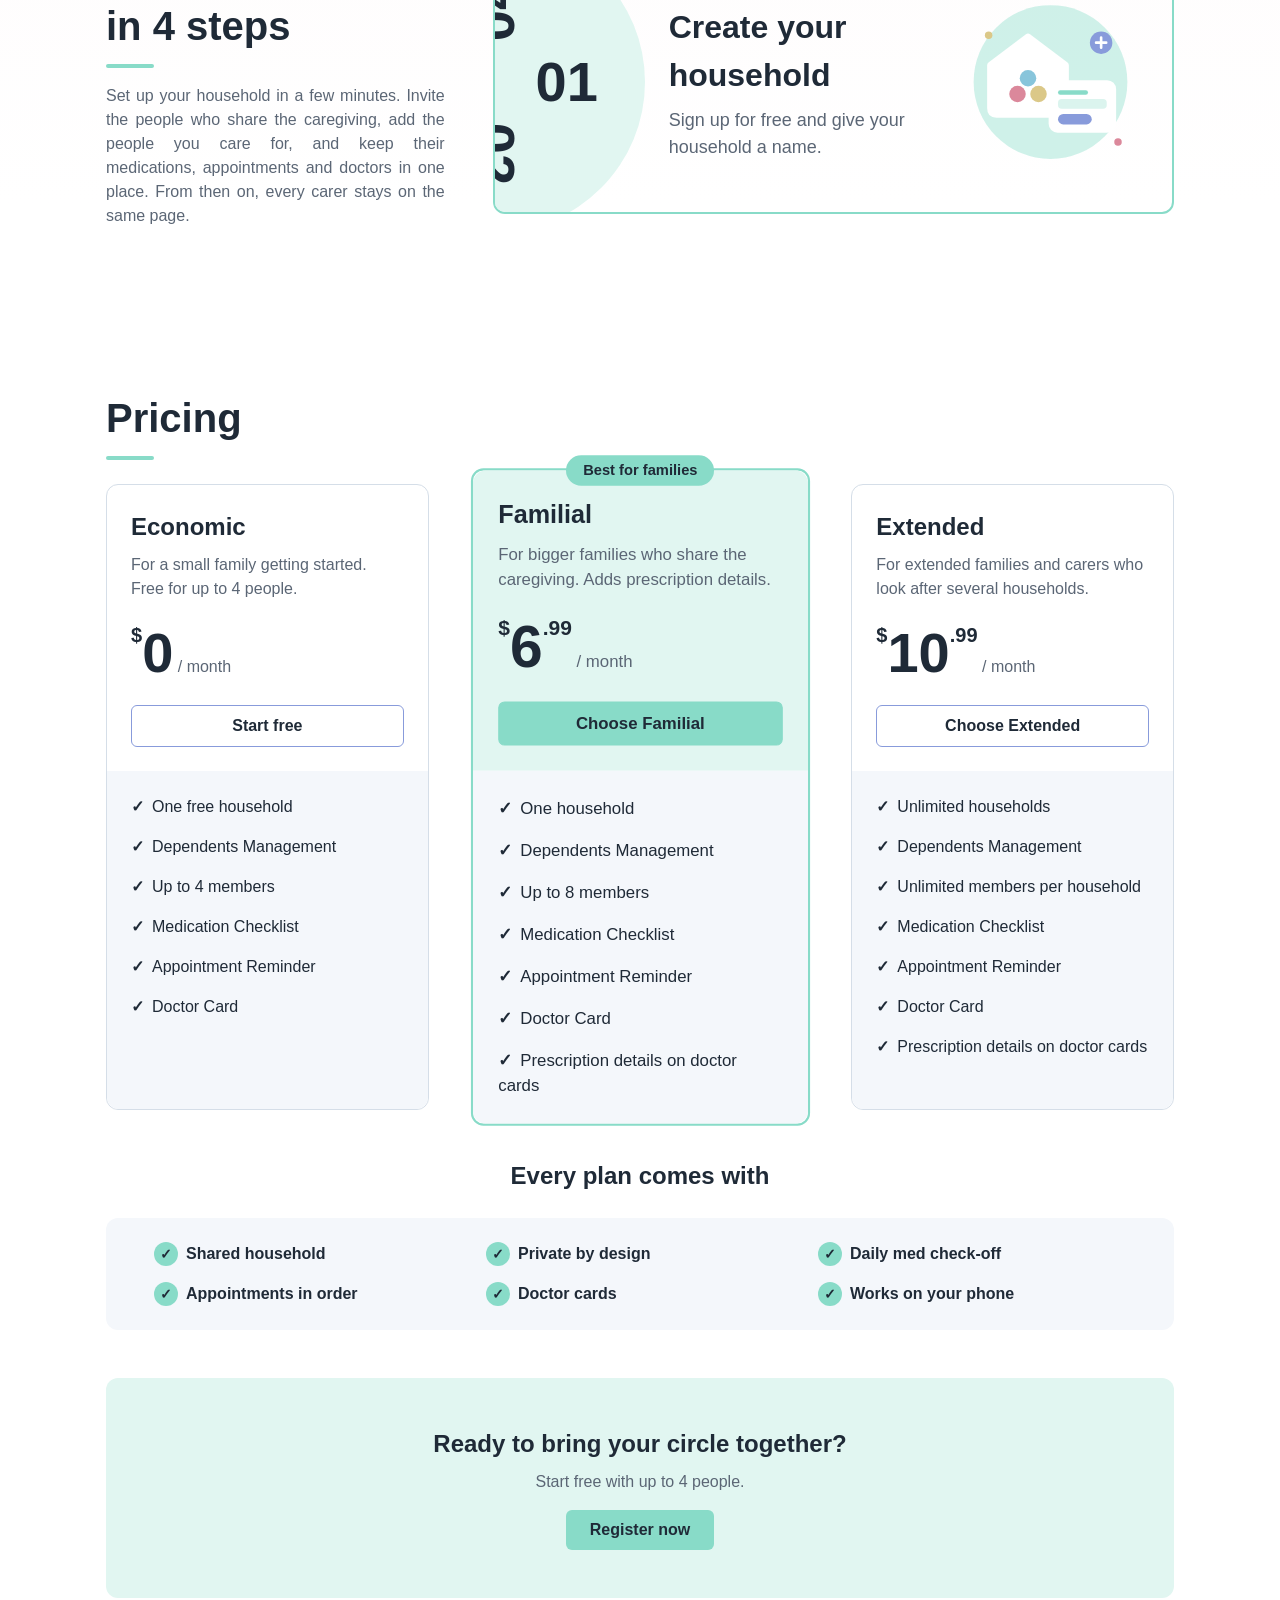
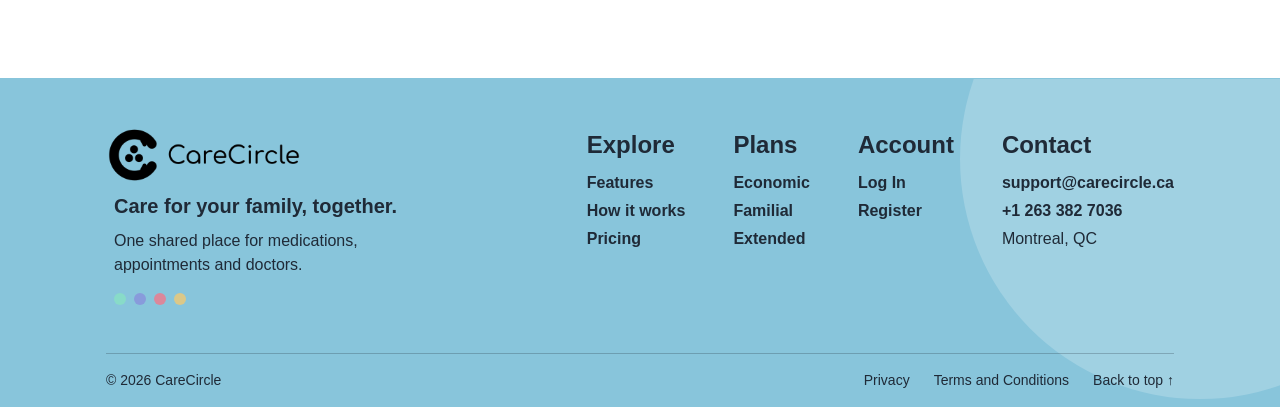
==== commit 1ac46434: "Added dark mode with theme toggle, Ink palette cards and hover glows" ====
--- a/public/index.html
+++ b/public/index.html
@@ -25,6 +25,15 @@
                     <li><a href="#contact">Contact</a></li>
                 </ul>
                 <div class="topButton">
+                    <button type="button" class="theme-toggle" aria-label="Switch to dark mode">
+                        <svg class="icon-moon" width="18" height="18" viewBox="0 0 24 24" fill="none" stroke="currentColor" stroke-width="2" stroke-linecap="round" stroke-linejoin="round" aria-hidden="true">
+                            <path d="M21 12.8A9 9 0 1 1 11.2 3a7 7 0 0 0 9.8 9.8z"/>
+                        </svg>
+                        <svg class="icon-sun" width="18" height="18" viewBox="0 0 24 24" fill="none" stroke="currentColor" stroke-width="2" stroke-linecap="round" aria-hidden="true">
+                            <circle cx="12" cy="12" r="4"/>
+                            <path d="M12 2v2M12 20v2M4.9 4.9l1.4 1.4M17.7 17.7l1.4 1.4M2 12h2M20 12h2M4.9 19.1l1.4-1.4M17.7 6.3l1.4-1.4"/>
+                        </svg>
+                    </button>
                     <a href="login.html" class="btn-outline login-btn" aria-label="Log In">
                         <!-- person icon: shown on phone instead of the words -->
                         <svg class="login-icon" width="20" height="20" viewBox="0 0 24 24" fill="none" stroke="currentColor" stroke-width="2" stroke-linecap="round" aria-hidden="true">
--- a/public/css/style.css
+++ b/public/css/style.css
@@ -1,17 +1,45 @@
 /* base: colours, font, spacing */
+/* light mode colours. Dark mode overrides the same names further down */
 :root {
-    --color-primary: #88C5DB;
-    --color-secondary: #889BDB;
-    --color-accent: #88DBC8;
-    --color-pink: #DB889B;
-    --color-sand: #DBC888;
-
-    --color-text: #1F2A37;
-    --color-muted: #5B6675;
-    --color-bg: #FFFFFF;
-    --color-white: #FFFFFF;
-    --color-surface: #F4F7FB;
-    --color-border: #D5DEE8;
+    --bg-page: #FFFFFF;
+    --bg-surface: #F4F7FB; /* soft grey zones */
+    --border: #D5DEE8;
+    --text-primary: #1F2A37;
+    --text-secondary: #5B6675;
+    --text-on-accent: #1F2A37; /* text on mint pills */
+
+    /* accents: buttons, icons, dots, checks, borders */
+    --accent-mint: #88DBC8;
+    --accent-sky: #88C5DB;
+    --accent-periwinkle: #889BDB;
+    --accent-rose: #DB889B;
+    --accent-sand: #DBC888;
+
+    /* coloured card backgrounds, each with its own description colour */
+    --card-mint: #E1F6F1;
+    --card-sky: #E1F0F6;
+    --card-periwinkle: #E1E6F6;
+    --card-rose: #F6E1E6;
+    --card-sand: #F6F1E1;
+    --card-mint-text: #5B6675;
+    --card-sky-text: #5B6675;
+    --card-periwinkle-text: #5B6675;
+    --card-rose-text: #5B6675;
+    --card-sand-text: #5B6675;
+
+    /* single-purpose colours */
+    --btn-primary-bg: var(--accent-mint);
+    --btn-primary-text: var(--text-on-accent);
+    --gradient-top: #FBEFF2;
+    --footer-bg: var(--accent-sky);
+    --footer-text: var(--text-primary);
+    --footer-border: transparent;
+    --footer-logo-filter: brightness(0);
+    --footer-circle: rgba(255, 255, 255, 0.2);
+    --footer-line: rgba(31, 42, 55, 0.25);
+    --shadow-sm: rgba(31, 42, 55, 0.08);
+    --shadow-md: rgba(31, 42, 55, 0.15);
+    --price-band: var(--bg-surface); /* behind the pricing features */
 
     --font-main: 'Segoe UI', Tahoma, Geneva, Verdana, sans-serif;
 
@@ -26,6 +54,53 @@
     --space-section: 56px; /* space above and below each section (80px on computer) */
 }
 
+/* dark mode ("Ink" palette): turned on by the theme button in the header,
+   which puts data-theme="dark" on <html> (see main.js) */
+:root[data-theme="dark"] {
+    --bg-page: #121418;
+    --bg-surface: var(--card-periwinkle);
+    --border: #323A50;
+    --text-primary: #E8ECF4;
+    --text-secondary: #A3ABBF;
+    --text-on-accent: #121418;
+
+    --accent-mint: #84CDBC;
+    --accent-sky: #84B9CD;
+    --accent-periwinkle: #8495CD;
+    --accent-rose: #CD8495;
+    --accent-sand: #CDBC84;
+
+    --card-mint: #24423B;
+    --card-sky: #243A42;
+    --card-periwinkle: #242B42;
+    --card-rose: #42242B;
+    --card-sand: #47301F; /* trying a warmer sand (was #423B24) */
+    --card-mint-text: #B8EADF;
+    --card-sky-text: #B8DDEA;
+    --card-periwinkle-text: #B8C3EA;
+    --card-rose-text: #EAB8C3;
+    --card-sand-text: #EADFB8;
+
+    --btn-primary-bg: var(--accent-mint);
+    --btn-primary-text: var(--text-on-accent);
+    --gradient-top: var(--bg-page); /* no gradient: plain page colour */
+    --footer-bg: var(--card-sky); /* a bit blue, not black */
+    --footer-text: var(--card-sky-text);
+    --footer-border: var(--border);
+    --footer-logo-filter: none; /* white logo */
+    --footer-circle: rgba(255, 255, 255, 0.05);
+    --footer-line: rgba(232, 236, 244, 0.2);
+    --shadow-sm: rgba(0, 0, 0, 0.3);
+    --shadow-md: rgba(0, 0, 0, 0.45);
+    --price-band: rgba(0, 0, 0, 0.2); /* a darker band inside each coloured card */
+    --glow-mint: rgba(132, 205, 188, 0.14); /* accent mint, very faint */
+    --glow-periwinkle: rgba(132, 149, 205, 0.14); /* accent periwinkle, very faint */
+    /* glows around the cards: the accents at 25% */
+    --card-glow-mint: rgba(132, 205, 188, 0.25);
+    --card-glow-sky: rgba(132, 185, 205, 0.25);
+    --card-glow-periwinkle: rgba(132, 149, 205, 0.25);
+}
+
 /* the footer's Contact column: a jump link stops below the sticky header */
 #contact {
     scroll-margin-top: 96px;
@@ -39,10 +114,10 @@
     margin: 0;
     font-family: var(--font-main);
     line-height: 1.5;
-    color: var(--color-text);
-    background-color: var(--color-bg);
+    color: var(--text-primary);
+    background-color: var(--bg-page);
     /* very light pink at the top, fading to white by the middle of the page */
-    background-image: linear-gradient(180deg, #FBEFF2 0%, var(--color-bg) 50%);
+    background-image: linear-gradient(180deg, var(--gradient-top) 0%, var(--bg-page) 50%);
 }
 
 .container {
@@ -58,9 +133,9 @@
     top: 0;
     z-index: 100; /* above everything else on the page */
     padding: var(--space-sm) 0;
-    background-color: var(--color-bg);
-    border-bottom: 4px solid var(--color-primary);
-    box-shadow: 0 2px 8px rgba(31, 42, 55, 0.06);
+    background-color: var(--bg-page);
+    border-bottom: 4px solid var(--accent-sky);
+    box-shadow: 0 2px 8px var(--shadow-sm);
 }
 .logo img {
     display: block;
@@ -73,7 +148,7 @@
     gap: 10px;
 }
 .topbar a {
-    color: var(--color-text);
+    color: var(--text-primary);
     text-decoration: none;
 }
 
@@ -88,8 +163,8 @@
     margin: 0;
     padding: var(--space-sm) var(--space-md) var(--space-md);
     list-style: none;
-    background-color: var(--color-bg);
-    box-shadow: 0 8px 16px rgba(31, 42, 55, 0.08);
+    background-color: var(--bg-page);
+    box-shadow: 0 8px 16px var(--shadow-sm);
 }
 .nav-links.open {
     display: flex; /* main.js adds the "open" class */
@@ -102,27 +177,52 @@
 .topButton {
     display: flex;
     align-items: center;
-    gap: 12px;
-    margin-left: auto; /* pushes Log In and Sign Up to the right */
+    gap: var(--space-sm);
+    margin-left: auto; /* pushes the buttons to the right */
 }
 .btn-outline {
     display: inline-block; /* transform (used on hover) doesn't work on inline links */
-    border: 1px solid var(--color-secondary);
+    border: 1px solid var(--accent-periwinkle);
     border-radius: 6px;
-    padding: var(--space-xs) var(--space-md);
+    padding: var(--space-xs) var(--space-sm); /* phone: slimmer so the header fits */
+    white-space: nowrap; /* "Sign Up" never breaks onto two lines */
 }
 /* phone: Log In is a round person icon so everything fits */
 .login-btn {
     display: flex;
     align-items: center;
     justify-content: center;
-    width: 36px;
-    height: 36px;
+    width: 32px;
+    height: 32px;
     padding: 0;
     border-radius: 50%;
 }
 .login-text {
     display: none; /* the link's name still comes from aria-label="Log In" */
+}
+
+/* theme button: moon in light mode, sun in dark mode */
+.theme-toggle {
+    display: flex;
+    align-items: center;
+    justify-content: center;
+    width: 32px; /* 36px on computer */
+    height: 32px;
+    padding: 0;
+    border: 1px solid var(--accent-periwinkle);
+    border-radius: 50%;
+    background: none;
+    color: var(--text-primary);
+    cursor: pointer;
+}
+.icon-sun {
+    display: none;
+}
+:root[data-theme="dark"] .icon-sun {
+    display: block;
+}
+:root[data-theme="dark"] .icon-moon {
+    display: none;
 }
 
 /* hamburger: 3 thin bars that turn into an X when the menu is open */
@@ -140,13 +240,13 @@
     cursor: pointer;
 }
 .menu-toggle:hover {
-    background-color: var(--color-surface);
+    background-color: var(--bg-surface);
 }
 .menu-toggle .bar {
     display: block;
     height: 2px;
     border-radius: 2px;
-    background-color: var(--color-text);
+    background-color: var(--text-primary);
     transition: transform 0.25s ease, opacity 0.25s ease;
 }
 /* main.js sets aria-expanded="true" when the menu opens.
@@ -159,6 +259,17 @@
 }
 .menu-toggle[aria-expanded="true"] .bar:nth-child(3) {
     transform: translateY(-7px) rotate(-45deg);
+}
+
+/* very small phones (under 360px): shrink the logo and ☰ a little so the header fits */
+@media (max-width: 359px) {
+    .logo img {
+        height: 24px;
+    }
+    .menu-toggle {
+        width: 34px;
+        padding: 0 7px;
+    }
 }
 
 /* the same space above and below every section of the page */
@@ -186,7 +297,7 @@
     max-width: 45ch;
     margin: 0;
     font-size: 1.125rem;
-    color: var(--color-muted);
+    color: var(--text-secondary);
 }
 .hero-actions {
     display: flex;
@@ -199,15 +310,17 @@
 .btn,
 .btn-ghost,
 .btn-outline,
-.price-btn {
+.price-btn,
+.theme-toggle {
     transition: transform 0.2s ease, box-shadow 0.2s ease;
 }
 .btn:hover,
 .btn-ghost:hover,
 .btn-outline:hover,
-.price-btn:hover {
+.price-btn:hover,
+.theme-toggle:hover {
     transform: translateY(-3px);
-    box-shadow: 0 6px 14px rgba(31, 42, 55, 0.15);
+    box-shadow: 0 6px 14px var(--shadow-md);
 }
 
 /* arrow on a button nudges right on hover */
@@ -222,10 +335,10 @@
 .btn-ghost {
     display: inline-block;
     padding: var(--space-sm) var(--space-lg);
-    border: 1px solid var(--color-secondary);
+    border: 1px solid var(--accent-periwinkle);
     border-radius: 6px;
-    background-color: var(--color-bg);
-    color: var(--color-text);
+    background-color: var(--bg-page);
+    color: var(--text-primary);
     font-weight: bold;
     text-decoration: none;
 }
@@ -233,7 +346,7 @@
 .hero-text .hero-note {
     margin: var(--space-md) 0 0;
     font-size: 0.875rem;
-    color: var(--color-muted);
+    color: var(--text-secondary);
 }
 .hero-art {
     width: 100%;
@@ -270,7 +383,7 @@
     gap: var(--space-md);
     /* bottom padding keeps the picture's space empty: 120px picture + 16px gap + 16px margin */
     padding: var(--space-lg) var(--space-lg) 152px;
-    background-color: var(--color-bg);
+    background-color: var(--bg-page);
     background-size: auto 120px; /* phone: small picture at the bottom */
     background-position: center bottom 16px;
     background-repeat: no-repeat;
@@ -286,7 +399,7 @@
     margin: 0;
     max-width: 30ch;
     font-size: 1rem;
-    color: var(--color-muted);
+    color: var(--text-secondary);
 }
 
 /* move one slide to the left about every 4 seconds, then loop */
@@ -310,19 +423,26 @@
     }
 }
 
+/* descriptions inside a coloured slide use that card's text colour */
+.slide-1 p, .slide-6 p { color: var(--card-mint-text); }
+.slide-2 p, .slide-7 p { color: var(--card-periwinkle-text); }
+.slide-3 p { color: var(--card-rose-text); }
+.slide-4 p { color: var(--card-sand-text); }
+.slide-5 p { color: var(--card-sky-text); }
+
 /* slide backgrounds: soft colour + illustration */
-.slide-1 { background-color: #E1F6F1; background-image: url("../assets/slides/slide-1.svg"); }
-.slide-2 { background-color: #E1E6F6; background-image: url("../assets/slides/slide-2.svg"); }
-.slide-3 { background-color: #F6E1E6; background-image: url("../assets/slides/slide-3.svg"); }
-.slide-4 { background-color: #F6F1E1; background-image: url("../assets/slides/slide-4.svg"); }
-.slide-5 { background-color: #E1F0F6; background-image: url("../assets/slides/slide-5.svg"); }
-.slide-6 { background-color: #E1F6F1; background-image: url("../assets/slides/slide-6.svg"); }
-.slide-7 { background-color: #E1E6F6; background-image: url("../assets/slides/slide-7.svg"); }
+.slide-1 { background-color: var(--card-mint); background-image: url("../assets/slides/slide-1.svg"); }
+.slide-2 { background-color: var(--card-periwinkle); background-image: url("../assets/slides/slide-2.svg"); }
+.slide-3 { background-color: var(--card-rose); background-image: url("../assets/slides/slide-3.svg"); }
+.slide-4 { background-color: var(--card-sand); background-image: url("../assets/slides/slide-4.svg"); }
+.slide-5 { background-color: var(--card-sky); background-image: url("../assets/slides/slide-5.svg"); }
+.slide-6 { background-color: var(--card-mint); background-image: url("../assets/slides/slide-6.svg"); }
+.slide-7 { background-color: var(--card-periwinkle); background-image: url("../assets/slides/slide-7.svg"); }
 
 .btn {
     display: inline-block;
-    background-color: #4A5FB0;
-    color: var(--color-white);
+    background-color: var(--btn-primary-bg);
+    color: var(--btn-primary-text);
     font-weight: bold;
     text-decoration: none;
     border-radius: 6px;
@@ -346,7 +466,7 @@
     height: 4px;
     margin-top: var(--space-sm);
     border-radius: 2px;
-    background-color: var(--color-accent);
+    background-color: var(--accent-mint);
 }
 
 .tut-intro {
@@ -364,22 +484,22 @@
     height: 4px;
     margin: var(--space-sm) auto 0; /* auto centres it */
     border-radius: 2px;
-    background-color: var(--color-accent);
+    background-color: var(--accent-mint);
 }
 .tut-intro p {
     max-width: 40ch;
     margin: var(--space-md) auto 0;
     padding: var(--space-md);
     border-radius: var(--radius);
-    background-color: #E1F6F1;
-    color: var(--color-muted);
+    background-color: var(--card-mint);
+    color: var(--card-mint-text);
 }
 
 /* phone: the wheel is pinned bottom-left, each step fills the whole card */
 .tut-card {
     position: relative;
     overflow: hidden;
-    border: 2px solid var(--color-accent);
+    border: 2px solid var(--accent-mint);
     border-radius: var(--radius);
     animation: tut-border 16s infinite; /* border colour changes with each step */
 }
@@ -399,7 +519,7 @@
     width: 160px;
     height: 160px;
     border-radius: 50%;
-    background-color: #E1F6F1; /* pale mint, same as slide 1 */
+    background-color: var(--card-mint); /* step 1 colour; the animation changes it per step */
     animation: tut-wheel 16s infinite;
 }
 .tut-wheel span {
@@ -409,7 +529,7 @@
     font-size: 2rem;
     font-weight: 700;
     line-height: 1;
-    color: var(--color-text);
+    color: var(--text-primary);
     animation: tut-num 16s infinite; /* only the current number is visible */
 }
 /* place the 4 numbers a quarter turn apart around the centre */
@@ -451,6 +571,11 @@
 .tut-track li:nth-child(3) { background-image: url("../assets/steps/step-3.svg"); }
 .tut-track li:nth-child(4) { background-image: url("../assets/steps/step-4.svg"); }
 .tut-track li:nth-child(5) { background-image: url("../assets/steps/step-1.svg"); }
+.tut-track li:nth-child(1) p,
+.tut-track li:nth-child(5) p { color: var(--card-mint-text); }
+.tut-track li:nth-child(2) p { color: var(--card-periwinkle-text); }
+.tut-track li:nth-child(3) p { color: var(--card-rose-text); }
+.tut-track li:nth-child(4) p { color: var(--card-sand-text); }
 .tut-track h3 {
     margin: 0 0 var(--space-sm);
     font-size: 1.5rem;
@@ -458,7 +583,7 @@
 .tut-track p {
     margin: 0;
     font-size: 1rem;
-    color: var(--color-muted);
+    color: var(--text-secondary);
 }
 
 /* all last 16s: a quarter turn and one step up about every 4 seconds.
@@ -466,18 +591,18 @@
 /* at 100% everything rolls on to "step 1 again" (a full turn, the copied step,
    mint), which looks exactly like 0%, so the loop restarts without a jump */
 @keyframes tut-wheel {
-    0%, 20% { transform: rotate(0deg); background-color: #E1F6F1; }
-    25%, 45% { transform: rotate(-90deg); background-color: #E1E6F6; }
-    50%, 70% { transform: rotate(-180deg); background-color: #F6E1E6; }
-    75%, 95% { transform: rotate(-270deg); background-color: #F6F1E1; }
-    100% { transform: rotate(-360deg); background-color: #E1F6F1; }
+    0%, 20% { transform: rotate(0deg); background-color: var(--card-mint); }
+    25%, 45% { transform: rotate(-90deg); background-color: var(--card-periwinkle); }
+    50%, 70% { transform: rotate(-180deg); background-color: var(--card-rose); }
+    75%, 95% { transform: rotate(-270deg); background-color: var(--card-sand); }
+    100% { transform: rotate(-360deg); background-color: var(--card-mint); }
 }
 @keyframes tut-border {
-    0%, 20% { border-color: var(--color-accent); }
-    25%, 45% { border-color: var(--color-secondary); }
-    50%, 70% { border-color: var(--color-pink); }
-    75%, 95% { border-color: var(--color-sand); }
-    100% { border-color: var(--color-accent); }
+    0%, 20% { border-color: var(--accent-mint); }
+    25%, 45% { border-color: var(--accent-periwinkle); }
+    50%, 70% { border-color: var(--accent-rose); }
+    75%, 95% { border-color: var(--accent-sand); }
+    100% { border-color: var(--accent-mint); }
 }
 @keyframes tut-text {
     0%, 20% { transform: translateY(0); }
@@ -493,13 +618,76 @@
     100% { opacity: 1; }
 }
 
+/* ---------- dark mode only: coloured "Ink" cards like the palette samples ---------- */
+/* page background: two soft glows at the top (mint left, periwinkle right)
+   that fade into the dark page, instead of the light-mode pink gradient */
+:root[data-theme="dark"] body {
+    background-image:
+        radial-gradient(900px 600px at 5% 100px, var(--glow-mint), transparent 70%),
+        radial-gradient(900px 600px at 95% 100px, var(--glow-periwinkle), transparent 70%);
+    background-repeat: no-repeat;
+}
+
+/* hero picture: a copy whose sand circle is #47301F */
+:root[data-theme="dark"] .hero-art {
+    content: url("../assets/hero-3-circle-of-care-dark.svg");
+}
+
+/* header logo: same colour logo, but a copy whose lettering is light (#E8ECF4) */
+:root[data-theme="dark"] .logo img {
+    content: url("../assets/carecircle-logo-light-text.png");
+}
+
+/* "How it works": the card is filled with its step's colour, no border,
+   and the half wheel is the dark page colour so it stands out */
+:root[data-theme="dark"] .tut-card {
+    border-color: transparent;
+    background-color: var(--card-mint); /* step 1, used when the animation is off */
+    animation-name: tut-fill;
+}
+:root[data-theme="dark"] .tut-wheel {
+    background-color: var(--bg-page);
+    animation-name: tut-turn; /* turns only, no colour change */
+}
+@keyframes tut-fill {
+    0%, 20% { background-color: var(--card-mint); }
+    25%, 45% { background-color: var(--card-periwinkle); }
+    50%, 70% { background-color: var(--card-rose); }
+    75%, 95% { background-color: var(--card-sand); }
+    100% { background-color: var(--card-mint); }
+}
+
+/* glow on hover: buttons glow softly in their colour while they lift */
+:root[data-theme="dark"] .btn:hover {
+    box-shadow: 0 6px 14px var(--shadow-md), 0 0 20px var(--card-glow-mint);
+}
+:root[data-theme="dark"] .btn-ghost:hover,
+:root[data-theme="dark"] .btn-outline:hover,
+:root[data-theme="dark"] .price-btn:hover,
+:root[data-theme="dark"] .theme-toggle:hover {
+    box-shadow: 0 6px 14px var(--shadow-md), 0 0 20px var(--card-glow-periwinkle);
+}
+/* the featured plan's button is mint, so it glows mint */
+:root[data-theme="dark"] .featured .price-btn:hover {
+    box-shadow: 0 6px 14px var(--shadow-md), 0 0 20px var(--card-glow-mint);
+}
+@keyframes tut-turn {
+    0%, 20% { transform: rotate(0deg); }
+    25%, 45% { transform: rotate(-90deg); }
+    50%, 70% { transform: rotate(-180deg); }
+    75%, 95% { transform: rotate(-270deg); }
+    100% { transform: rotate(-360deg); }
+}
+
 /* no animation for people who turned off motion: scroll the steps instead.
    This block must come after the .tut rules above, or they would override it */
 @media (prefers-reduced-motion: reduce) {
     .tut-card,
     .tut-wheel,
     .tut-wheel span,
-    .tut-track {
+    .tut-track,
+    :root[data-theme="dark"] .tut-card,
+    :root[data-theme="dark"] .tut-wheel {
         animation: none;
     }
     /* without the animation, show only 01 and drop the copied step */
@@ -525,20 +713,20 @@
     position: relative;
     display: flex;
     flex-direction: column;
-    border: 1px solid var(--color-border);
+    border: 1px solid var(--border);
     border-radius: var(--radius);
-    background-color: var(--color-bg);
+    background-color: var(--bg-page);
     transition: transform 0.2s ease, box-shadow 0.2s ease;
 }
 /* hover: the card lifts up with a shadow. transform doesn't move anything else on the page */
 .price-card:hover {
     transform: translateY(-8px);
-    box-shadow: 0 12px 24px rgba(31, 42, 55, 0.12);
+    box-shadow: 0 12px 24px var(--shadow-md);
 }
 /* Familial: slightly bigger, mint border */
 .price-card.featured {
     transform: scale(1.05);
-    border: 2px solid var(--color-accent);
+    border: 2px solid var(--accent-mint);
 }
 /* a second transform would replace the scale, so the hover repeats it */
 .price-card.featured:hover {
@@ -550,7 +738,10 @@
     border-radius: var(--radius) var(--radius) 0 0;
 }
 .featured .price-top {
-    background-color: #E1F6F1; /* pale mint */
+    background-color: var(--card-mint); /* pale mint */
+}
+.featured .price-desc {
+    color: var(--card-mint-text);
 }
 .price-top h3 {
     margin: 0;
@@ -558,7 +749,7 @@
 }
 .price-desc {
     margin: var(--space-sm) 0 0;
-    color: var(--color-muted);
+    color: var(--text-secondary);
 }
 /* big number with a small $ at its top-left */
 .price {
@@ -583,23 +774,23 @@
 /* "/ month" sits on the same line as the price */
 .price-period {
     font-size: 1rem;
-    color: var(--color-muted);
+    color: var(--text-secondary);
 }
 .price-btn {
     display: block;
     margin-top: var(--space-lg);
     padding: var(--space-sm) var(--space-md);
-    border: 1px solid var(--color-secondary);
+    border: 1px solid var(--accent-periwinkle);
     border-radius: 6px;
-    color: var(--color-text);
+    color: var(--text-primary);
     font-weight: 700;
     text-align: center;
     text-decoration: none;
 }
 .featured .price-btn {
-    border-color: #4A5FB0;
-    background-color: #4A5FB0;
-    color: var(--color-white);
+    border-color: var(--btn-primary-bg);
+    background-color: var(--btn-primary-bg);
+    color: var(--btn-primary-text);
 }
 
 /* feature zone: light grey, fills the rest of the card, a check before each feature.
@@ -607,7 +798,7 @@
 .price-details {
     flex: 1;
     border-radius: 0 0 var(--radius) var(--radius);
-    background-color: var(--color-surface);
+    background-color: var(--price-band);
 }
 .price-details summary {
     padding: var(--space-sm) var(--space-md);
@@ -636,8 +827,8 @@
     transform: translate(-50%, -50%);
     padding: var(--space-xs) var(--space-md);
     border-radius: 999px;
-    background-color: var(--color-accent);
-    color: var(--color-text);
+    background-color: var(--accent-mint);
+    color: var(--text-on-accent);
     font-size: 0.875rem;
     font-weight: 700;
     white-space: nowrap;
@@ -650,6 +841,27 @@
     align-items: center;
     gap: 12px;
 }
+
+/* dark mode only: each plan is a coloured Ink card with no border */
+:root[data-theme="dark"] .price-card {
+    border-color: transparent;
+}
+/* glow on hover: the card lifts and glows in its own colour */
+:root[data-theme="dark"] .price-card:hover {
+    box-shadow: 0 12px 24px var(--shadow-md), 0 0 48px var(--glow-color);
+}
+/* --glow-color is set per card, so one rule above works for all three */
+:root[data-theme="dark"] #pricebox > ul > li:nth-child(1) { --glow-color: var(--card-glow-sky); }
+:root[data-theme="dark"] #pricebox > ul > li:nth-child(2) { --glow-color: var(--card-glow-mint); }
+:root[data-theme="dark"] #pricebox > ul > li:nth-child(3) { --glow-color: var(--card-glow-periwinkle); }
+:root[data-theme="dark"] #pricebox > ul > li:nth-child(1) { background-color: var(--card-sky); }
+:root[data-theme="dark"] #pricebox > ul > li:nth-child(2) { background-color: var(--card-mint); }
+:root[data-theme="dark"] #pricebox > ul > li:nth-child(3) { background-color: var(--card-periwinkle); }
+:root[data-theme="dark"] .price-top {
+    background-color: transparent; /* the card colour shows through */
+}
+:root[data-theme="dark"] #pricebox > ul > li:nth-child(1) .price-desc { color: var(--card-sky-text); }
+:root[data-theme="dark"] #pricebox > ul > li:nth-child(3) .price-desc { color: var(--card-periwinkle-text); }
 
 /* phone only: compact pricing cards, so all 3 plans fit with little scrolling.
    Name and price on one line, short description, slim button, features in 2 columns */
@@ -659,7 +871,7 @@
         transform: none;
     }
     .price-card.featured {
-        background-color: #E1F6F1; /* pale mint behind the badge too */
+        background-color: var(--card-mint); /* pale mint behind the badge too */
     }
     #pricebox > ul {
         gap: 12px;
@@ -734,7 +946,7 @@
     padding: var(--space-lg);
     list-style: none;
     border-radius: var(--radius);
-    background-color: var(--color-surface);
+    background-color: var(--bg-surface);
 }
 .included-list li {
     display: flex;
@@ -752,7 +964,8 @@
     width: 24px;
     height: 24px;
     border-radius: 50%;
-    background-color: var(--color-accent);
+    background-color: var(--accent-mint);
+    color: var(--text-on-accent);
     font-size: 0.875rem;
 }
 
@@ -765,7 +978,7 @@
     margin-top: var(--space-xl);
     padding: var(--space-xl) var(--space-lg);
     border-radius: var(--radius);
-    background-color: #E1F6F1; /* pale mint */
+    background-color: var(--card-mint); /* pale mint */
     text-align: center;
 }
 .cta-title {
@@ -775,7 +988,7 @@
 }
 .cta-text {
     margin: 0;
-    color: var(--color-muted);
+    color: var(--card-mint-text);
 }
 .cta-banner .btn {
     margin-top: var(--space-sm);
@@ -786,8 +999,9 @@
     position: relative;
     overflow: hidden; /* clips the big circle at the footer's edges */
     padding: var(--space-xl) 0 var(--space-md);
-    background-color: var(--color-primary); /* same blue as the header line */
-    color: var(--color-text); /* dark text stays readable on the light blue */
+    border-top: 1px solid var(--footer-border); /* only visible in dark mode */
+    background-color: var(--footer-bg); /* same blue as the header line */
+    color: var(--footer-text); /* dark text stays readable on the light blue */
 }
 /* big soft circle in the background, partly off the top-right corner */
 .footer::before {
@@ -798,7 +1012,7 @@
     width: 480px;
     height: 480px;
     border-radius: 50%;
-    background-color: rgba(255, 255, 255, 0.2);
+    background-color: var(--footer-circle);
 }
 /* keeps the footer content on top of the circle */
 .footer .container {
@@ -817,7 +1031,7 @@
 .footer-logo {
     align-self: flex-start;
     height: 56px;
-    filter: brightness(0); /* turns the white logo black, no extra image needed */
+    filter: var(--footer-logo-filter); /* light mode: turns the white logo black. Dark mode: stays white */
 }
 .footer-motto {
     margin: 0;
@@ -842,10 +1056,10 @@
     height: 12px;
     border-radius: 50%;
 }
-.footer-dots span:nth-child(1) { background-color: var(--color-accent); }
-.footer-dots span:nth-child(2) { background-color: var(--color-secondary); }
-.footer-dots span:nth-child(3) { background-color: var(--color-pink); }
-.footer-dots span:nth-child(4) { background-color: var(--color-sand); }
+.footer-dots span:nth-child(1) { background-color: var(--accent-mint); }
+.footer-dots span:nth-child(2) { background-color: var(--accent-periwinkle); }
+.footer-dots span:nth-child(3) { background-color: var(--accent-rose); }
+.footer-dots span:nth-child(4) { background-color: var(--accent-sand); }
 .footer-cols {
     display: flex;
     flex-direction: column;
@@ -864,7 +1078,7 @@
     list-style: none;
 }
 .footer a {
-    color: var(--color-text);
+    color: var(--footer-text);
     font-weight: 600;
     text-decoration: none;
 }
@@ -881,7 +1095,7 @@
     gap: var(--space-sm) var(--space-lg);
     margin-top: var(--space-xl);
     padding-top: var(--space-md);
-    border-top: 1px solid rgba(31, 42, 55, 0.25);
+    border-top: 1px solid var(--footer-line);
     font-size: 0.875rem;
 }
 .footer-bottom p {
@@ -919,7 +1133,7 @@
         font-weight: 400;
     }
     .nav-links li + li {
-        border-left: 1px solid var(--color-secondary);
+        border-left: 1px solid var(--accent-periwinkle);
         padding-left: 10px;
     }
     .logo img {
@@ -927,6 +1141,13 @@
     }
     .menu-toggle {
         display: none;
+    }
+    .btn-outline {
+        padding: var(--space-xs) var(--space-md);
+    }
+    .theme-toggle {
+        width: 36px;
+        height: 36px;
     }
     /* computer: Log In shows its words instead of the icon */
     .login-btn {
@@ -1007,6 +1228,7 @@
         margin-left: 0;
         padding: 0;
         background-color: transparent;
+        color: var(--text-secondary); /* no mint box on computer, so normal text colour */
         text-align: justify; /* straight left and right edges */
     }
     .tut-card {
